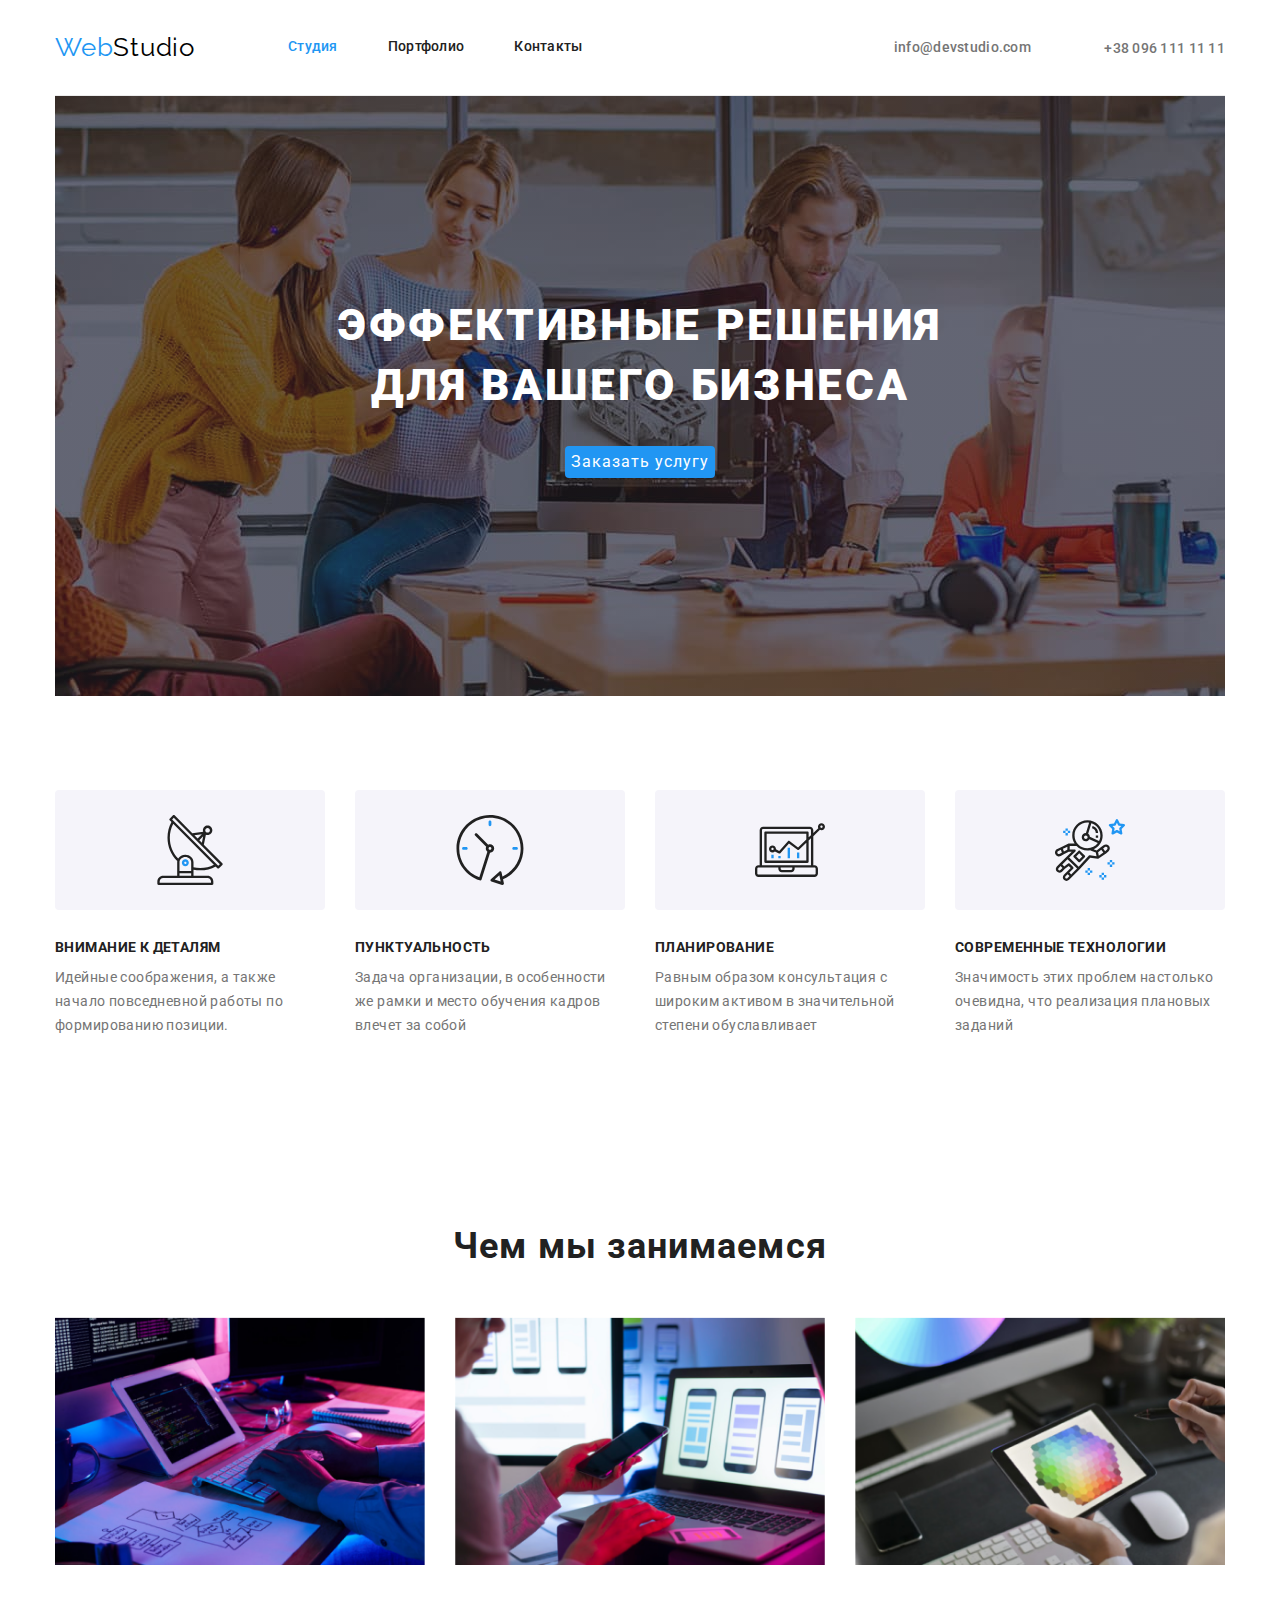
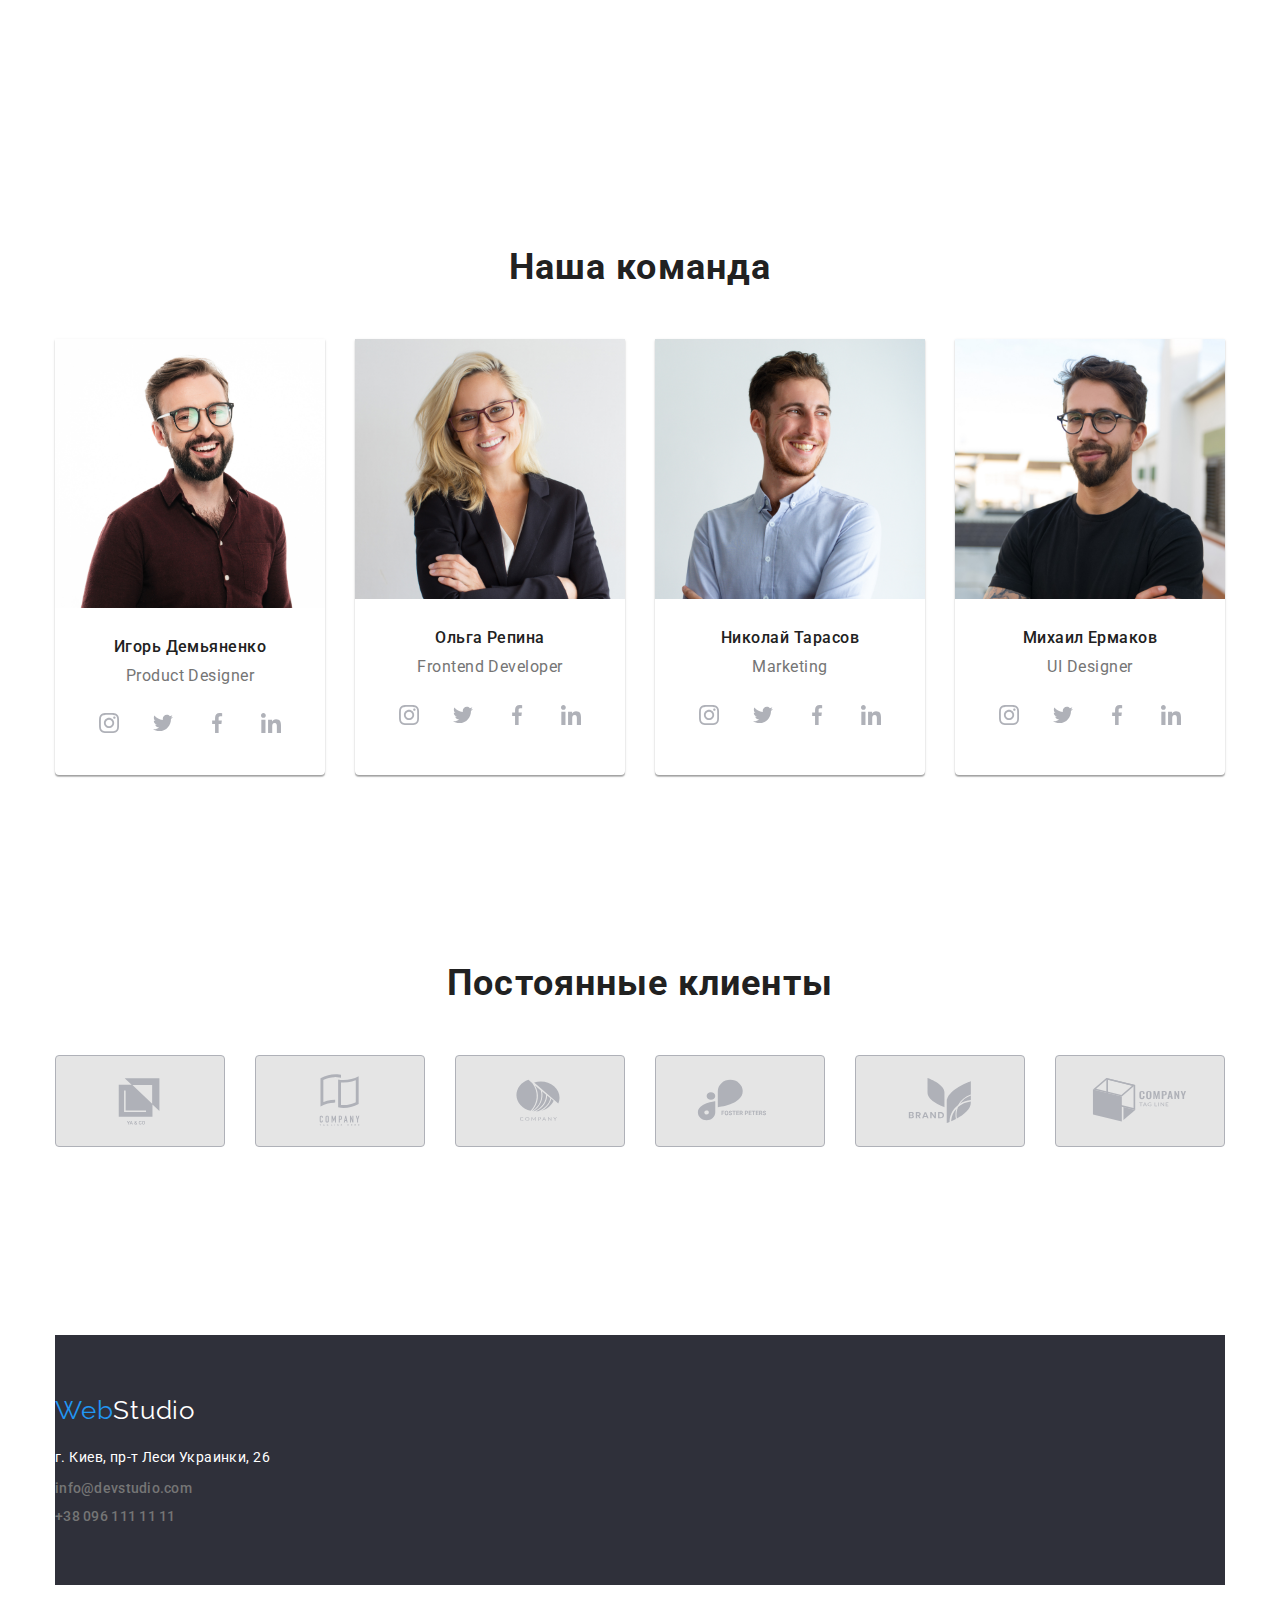
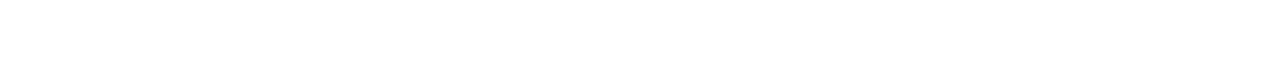
==== index.html @ 466a1c5f "4" ====
<!DOCTYPE html>
<html lang="en">
<head>
    <meta charset="UTF-8">
    <meta http-equiv="X-UA-Compatible" content="IE=edge">
    <meta name="viewport" content="width=device-width, initial-scale=1.0">
    <title>WebStudio</title>
    <link href="https://fonts.googleapis.com/css2?family=Raleway:wght@700&family=Roboto:wght@400;500;700;900&display=swap"
        rel="stylesheet">
        <link rel="stylesheet" href="https://cdnjs.cloudflare.com/ajax/libs/modern-normalize/1.1.0/modern-normalize.min.css">
    <link rel="stylesheet" href="./css/styles.css">
</head>
<body> 
  <div class="container"> 
    <!--Шапка сайта-->
   
   
    <header class="page-header">
      <div class="kontainer-header">
        <nav class="main-nav">
      <!-- логотип -->
           <a href="./index.html" class="logo">Web<span class="logo-header">Studio</span></a>
            <!-- навигацыя шапки -->
            <ul class="site-nav-list">
                <li class="item"><a href="./index.html" class="link current">Студия</a></li>
                <li class="item"><a href="./portfolio.html" class="link">Портфолио</a></li>
                <li class="item"><a href="" class="link">Контакты</a></li>
            </ul>
        </nav>
            <!-- контакты -->
            <ul class="auth-nav-list">
                <li class="item"><a href="mailto:info@devstudio.com" class="auth-link">info@devstudio.com</a></li>
                <li class="item icon-tel"><a href="tel:+380961111111" class="auth-link"> +38 096 111 11 11</a></li>
            </ul>
    
     </div>
        </header>
  

     <!-- уникальный контент -->
    <main> 
        <!--Герой-->
        
    <section class="hero">
            <div class="kontainer">
                <h1 class="hero-title">Эффективные решения <br> для вашего бизнеса</h1>
            
                <button type="button" class="button-primery">Заказать услугу</button>   
            </div>
    </section> 
    
    
    <!--Пpеймущества-->
    
    <section class="section">
        <div>
        <h2 class="visually-hidden ">Наши преймущества</h2>
        
            <ul class="feature-list">
                
                <li class="item ">
                    <div class="icon">
                        <svg class="button-icon" width="70px" height="70px">
                            <use href="./symbol-defs.svg#icon-antenna1"></use>
                        </svg>
                    </div>
                     <h3 class="section-title">Внимание к деталям</h3>
                     <p class="section-text">Идейные соображения, а также  начало повседневной работы по формированию позиции.</p>
                </li>
                 <li class="item ">
                    <div class="icon">
                    <svg class="button-icon" width="70px" height="70px">
                        <use href="./symbol-defs.svg#icon-clock1"></use>
                    </svg>
                    </div>
                    <h3 class="section-title">Пунктуальность</h3>
                     <p class="section-text">Задача организации, в особенности  же рамки и место обучения кадров  влечет за собой</p>
                </li>
                <li class="item">
                        <div class="icon">
                            <svg class="button-icon" width="70px" height="70px">
                                <use href="./symbol-defs.svg#icon-diagram1"></use>
                            </svg>
                        </div>
                    <h3 class="section-title">Планирование</h3>
                    <p class="section-text">Равным образом консультация с  широким активом в значительной  степени обуславливает</p>
                </li>
                <li class="item ">
                        <div class="icon">
                            <svg class="button-icon" width="70px" height="70px">
                                <use href="./symbol-defs.svg#icon-astronaut1"></use>
                            </svg>
                        </div>
                   <h3 class="section-title">Современные технологии</h3>
                    <p class="section-text">Значимость этих проблем настолько  очевидна, что реализация плановых  заданий</p>
                </li>
            </ul>
        </div>
    </section>
    
  
    <!-- наши работы -->
   
<section class="section">
    <div>

        <h2 class="development">Чем мы занимаемся</h2>
    
            <ul class="photo-list">
                 <li class="item">
                <img width="370" src="./webstudio-version2.1copy/box1.png" alt="Пример работ"></li>
                 
                 <li class="item">
                <img width="370" src="./webstudio-version2.1copy/box2.png" alt="Пример работ"></li>    
                 
                 <li class="item">
                <img width="370" src="./webstudio-version2.1copy/box3.png" alt="Пример работ"></li>
               
            </ul>
    </div>
</section>
    
    
    <!-- наша команда -->
   
    <section class="section">
        <div class="kontainer">
                    <h2 class="command">Наша команда</h2>
          <ul class="photo-card">
              <li class="item">
                <img width="270" src="./webstudio-version2.1copy/img(3).jpg" alt="фото">
            <div class="card-item">
                  <h3 class="name">Игорь Демьяненко</h3>
                  <p class="profession">Product Designer</p>
                  <ul class="master-soc-list">
                    <li class="master-soc-item">
                         <a href="" class="master-soc-link">
                             <svg class="master-soc-icon" width="20px" height="20px">
                                 <use href="./symbol-defs.svg#icon-instagram2"></use>
                             </svg>
                         </a>
                    </li>
                    <li class="master-soc-item">
                        <a href="" class="master-soc-link">
                            <svg class="master-soc-icon" width="20px" height="20px">
                                <use href="./symbol-defs.svg#icon-twitter1"></use>
                            </svg>
                        </a>
                    </li>
                    <li class="master-soc-item">
                        <a href="" class="master-soc-link">
                            <svg class="master-soc-icon" width="20px" height="20px">
                                <use href="./symbol-defs.svg#icon-facebook1"></use>
                            </svg>
                        </a>
                    </li>
                    <li class="master-soc-item">
                        <a href="" class="master-soc-link">
                            <svg class="master-soc-icon" width="20px" height="20px">
                                <use href="./symbol-defs.svg#icon-linkedin1"></use>
                            </svg>
                        </a>
                    </li>
                    
                  </ul>
            </div>
               </li>
           
               <li class="item">
                <img width="270" src="./webstudio-version2.1copy/img.jpg" alt="фото">
                <div class="card-item">
                  <h3 class="name">Ольга Репина</h3>
                  <p class="profession">Frontend Developer</p>
                <ul class="master-soc-list">
                    <li class="master-soc-item">
                        <a href="" class="master-soc-link">
                            <svg class="master-soc-icon" width="20px" height="20px">
                                <use href="./symbol-defs.svg#icon-instagram2"></use>
                            </svg>
                        </a>
                    </li>
                    <li class="master-soc-item">
                        <a href="" class="master-soc-link">
                            <svg class="master-soc-icon" width="20px" height="20px">
                                <use href="./symbol-defs.svg#icon-twitter1"></use>
                            </svg>
                        </a>
                    </li>
                    <li class="master-soc-item">
                        <a href="" class="master-soc-link">
                            <svg class="master-soc-icon" width="20px" height="20px">
                                <use href="./symbol-defs.svg#icon-facebook1"></use>
                            </svg>
                        </a>
                    </li>
                    <li class="master-soc-item">
                        <a href="" class="master-soc-link">
                            <svg class="master-soc-icon" width="20px" height="20px">
                                <use href="./symbol-defs.svg#icon-linkedin1"></use>
                            </svg>
                        </a>
                    </li>
                
                </ul>
                </div>
               </li>
               <li class="item">
                <img width="270" src="./webstudio-version2.1copy/img(2).jpg" alt="фото">
                <div class="card-item">
                <h3 class="name">Николай Тарасов</h3>
                <p class="profession">Marketing</p>
                <ul class="master-soc-list">
                    <li class="master-soc-item">
                        <a href="" class="master-soc-link">
                            <svg class="master-soc-icon" width="20px" height="20px">
                                <use href="./symbol-defs.svg#icon-instagram2"></use>
                            </svg>
                        </a>
                    </li>
                    <li class="master-soc-item">
                        <a href="" class="master-soc-link">
                            <svg class="master-soc-icon" width="20px" height="20px">
                                <use href="./symbol-defs.svg#icon-twitter1"></use>
                            </svg>
                        </a>
                    </li>
                    <li class="master-soc-item">
                        <a href="" class="master-soc-link">
                            <svg class="master-soc-icon" width="20px" height="20px">
                                <use href="./symbol-defs.svg#icon-facebook1"></use>
                            </svg>
                        </a>
                    </li>
                    <li class="master-soc-item">
                        <a href="" class="master-soc-link">
                            <svg class="master-soc-icon" width="20px" height="20px">
                                <use href="./symbol-defs.svg#icon-linkedin1"></use>
                            </svg>
                        </a>
                    </li>
                
                </ul>
                </div>
               </li>
               <li class="item">
                <img width="270" src="./webstudio-version2.1copy/img(1).jpg" alt="фото">
                <div class="card-item">
                <h3 class="name">Михаил Ермаков</h3>
                <p class="profession">UI Designer</p>
                <ul class="master-soc-list">
                    <li class="master-soc-item">
                        <a href="" class="master-soc-link">
                            <svg class="master-soc-icon" width="20px" height="20px">
                                <use href="./symbol-defs.svg#icon-instagram2"></use>
                            </svg>
                        </a>
                    </li>
                    <li class="master-soc-item">
                        <a href="" class="master-soc-link">
                            <svg class="master-soc-icon" width="20px" height="20px">
                                <use href="./symbol-defs.svg#icon-twitter1"></use>
                            </svg>
                        </a>
                    </li>
                    <li class="master-soc-item">
                        <a href="" class="master-soc-link">
                            <svg class="master-soc-icon" width="20px" height="20px">
                                <use href="./symbol-defs.svg#icon-facebook1"></use>
                            </svg>
                        </a>
                    </li>
                    <li class="master-soc-item">
                        <a href="" class="master-soc-link">
                            <svg class="master-soc-icon" width="20px" height="20px">
                                <use href="./symbol-defs.svg#icon-linkedin1"></use>
                            </svg>
                        </a>
                    </li>
                
                </ul>
                </div>
               </li>
         </ul>
        </div>
    </section>
    <section class="section">
        <div>
            <h2 class="clients">Постоянные клиенты</h2>
            <ul class="icon-company-list">
                <li class="item">
                    <a href="" class="icon-company">
                        <svg class="button-icon" width="106px" height="60px">
                            <use href="./symbol-defs.svg#icon-Logo-1"></use>
                        </svg>
                    </a>
                </li>
                <li class="item">
                    <div class="icon-company">
                        <svg class="button-icon" width="106px" height="60px">
                            <use href="./symbol-defs.svg#icon-Logo"></use>
                        </svg>
                    </div>
                </li>
                <li class="item">
                    <div class="icon-company">
                        <svg class="button-icon" width="106px" height="60px">
                            <use href="./symbol-defs.svg#icon-Logo-2"></use>
                        </svg>
                    </div>
                </li>
                <li class="item">
                    <div class="icon-company">
                        <svg class="button-icon" width="106px" height="60px">
                            <use href="./symbol-defs.svg#icon-Logo-3"></use>
                        </svg>
                    </div>
                </li>
                <li class="item">
                    <div class="icon-company">
                        <svg class="button-icon" width="106px" height="60px">
                            <use href="./symbol-defs.svg#icon-Logo-4"></use>
                        </svg>
                    </div>
                </li>
                <li class="item">
                    <div class="icon-company">
                        <svg class="button-icon" width="106px" height="60px">
                            <use href="./symbol-defs.svg#icon-Logo-5"></use>
                        </svg>
                    </div>
                </li>
            </ul>
        </div>
    </section>
    
    
    </main>
    <!-- подвал сайта -->
   
    
    <section class="section">
        <div>
        <footer class="footer-page">
    
            <!-- логотип -->
    
            <a href="./index.html" class="logo">Web<span class="logo-footer">Studio</span></a>
    
            <address>
    
                <ul class="footer-nav-list">
                    <!-- навигацыя гугл -->
                    <li class="item"><a href="https://www.google.com/maps/place/%D0%B1%D1%83%D0%BB%D1%8C%D0%B2%D0%B0%D1%80+%D0%9B%D0%B5%D1%81%D1%96+%D0%A3%D0%BA%D1%80%D0%B0%D1%97%D0%BD%D0%BA%D0%B8,+26,+%D0%9A%D0%B8%D1%97%D0%B2,+02000/@50.4265807,30.5361971,17z/data=!3m1!4b1!4m5!3m4!1s0x40d4cf0e033ecbe9:0x57a4dffefec77da0!8m2!3d50.4265807!4d30.5383858"
                            target="blank" class="geolocation">г. Киев, пр-т Леси Украинки, 26</a></li>
                    <!-- контакты -->
                    <li class="item"><a href="mailto:info@devstudio.com" class="auth-link">info@devstudio.com</a></li>
                    <li class="item"><a href="tel:+380961111111" class="auth-link">+38 096 111 11 11</a></li>
    
                </ul>
    
            </address>
    
        </footer>
        </div>
    </section>
    </div>
</body>
</html>
---- css/styles.css ----
:root {
  --primary-text-color: #212121;
  --title-text-color: #757575;
  --accent-color: #2196f3;
  --primery-bg-color: #f5f4fa;
  --header-logo-color: #000;
  --footer-logo-color: #fff;
  --footer-bg-color: #2f303a;
  --company-bg-color:#E5E5E5;
}
/* основной фон */
body {
  color: var(--primary-text-color);
  font-family: Roboto, sans-serif;
  letter-spacing: 0.03em;

  
}
/* контейнер */
.container {
  width: 1200px;
  margin-left: auto;
  margin-right: auto;
  padding-left: 15px;
  padding-right: 15px;
}
.section {
 padding-top: 94px;
  padding-bottom: 94px;
  justify-content: center;
}
/* логотип */
.page-header {
  border-bottom: 1px solid #ECECEC;;
}
.kontainer-header {
  display:flex;
  padding-top: 32px;
  padding-bottom: 32px;
  align-items: center;
}
.logo {
  color: var(--accent-color);
  font-family: Raleway, sans-serif;
  font-size: 26px;
  line-height: 1.19;
  letter-spacing: 0.03em;
  text-decoration: none;
}
.logo-header {
  color: var(--header-logo-color);
}
.main-nav {
  display: flex;
  align-items: center;
  vertical-align: middle;
}
/* навигацыя хедера */
.site-nav-list {
  display: flex;
  margin-left: 93px;
}
.site-nav-list .item {
  margin-right: 50px;
}
.site-nav-list .item:last-child {
  margin-right: 0;
}
.auth-nav-list {
  display: flex;
  margin-left: auto;
  align-items: center;
}
.auth-nav-list .item +.item {
  margin-left: 50px;
}

.auth-nav-list::before {
    margin-right: 10px;
    width: 16px;
    height: 12px;
    background-image: url(../icon.svg/envelope.svg);
    background-repeat: no-repeat;
    background-size: contain;
    content:"";
}
.icon-tel::before{
  display: inline-block;
  content: "";
  width: 10px;
  height: 16px;
  margin-right: 10px;
  background-position: center;
  background-repeat: no-repeat;
  background-size: contain;
  background-image: url(../icon.svg/Vector.svg);
}

.icon {
display: flex;
align-items: center;
justify-content: center;
    width: 270px;
    height: 120px;
    margin-bottom: 30px;
    background-color: var(--primery-bg-color);
  border-radius: 4px;
}
.icon-company {
  display: flex;
  align-items: center;
  justify-content: center;
  width: 170px;
  height: 92px;
  background-color: var(--company-bg-color);
  border: 1px solid #AFB1B8;
  border-radius: 4px;
 cursor: pointer;
}
.icon-company:hover {
color: var(--accent-color);
}
.icon-company-list .item {
  margin-right: 30px;
}
.icon-company-list .item:last-child{
  margin-right: 0;
}
.icon-company-list {
  display: flex;
  justify-content: center;
}


.auth-link {font-family: Roboto,
sans-serif;
font-style: normal;
color: var(--title-text-color);
font-weight: 500;
font-size: 14px;
line-height: 1.14;
letter-spacing: 0.02em;
text-decoration: none;
}

.feature-list .item::before {
  background-color: var(--primery-bg-color);
  width: 270px;
  height: 120px;
}
.auth-link-tel:hover {
  color: var(--accent-color);
}
.auth-link-tel:focus{
  color: var(--accent-color);
}

/* ссылки */
.auth-link {
  font-family: Roboto, sans-serif;
  font-style: normal;
  color: var(--title-text-color);
  font-weight: 500;
  font-size: 14px;
  line-height: 1.14;
  letter-spacing: 0.02em;
  text-decoration: none;
}
/* состояние наведения */
.auth-link:hover {
  color: var(--accent-color);
}

/* состояние в фокусе */
.auth-link:focus {
  color: var(--accent-color);
}
/* навигацыя сайта */
.link {
  display: block;
  color: var(--primary-text-color);
  font-weight: 500;
  font-size: 14px;
  line-height: 1.14;
  letter-spacing: 0.02em;
  text-decoration: none;

  
}
/* состояние наведения */
.link:hover {
  color: var(--accent-color);
}

.link.current{
  color: var(--accent-color);
  display: block;
}

/* состояние в фокусе */
.link:focus {
  color: var(--accent-color);
}
/* герой */
.hero {
  max-width: 1600px;
  margin-left: auto;
  margin-right: auto;
  background-color: var(--header-logo-color);
background-image: linear-gradient(to right, rgba(47, 48, 58, 0.4),
rgba(47, 48, 58, 0.4)),
url(../img-home-work2/Img9.jpg);

 background-repeat: no-repeat;
 background-position: center;
 background-size: cover;
  text-align: center;
  height: 600px;
  padding-top: 200px;
  padding-bottom: 200px;
  
}
.hero-title {
  color: var(--footer-logo-color);
  font-weight: 900;
  font-size: 44px;
  line-height: 1.36;
  letter-spacing: 0.06em;
  text-transform: uppercase;
  margin-bottom: 30px;
}
/* кнопка веб студии */
.button-primery {
  display: inline-block;  
  cursor: pointer;
  font-family: Roboto;
  color: #fff;
  background-color: var(--accent-color);
  font-size: 16px;
  line-height: 1.87;
  letter-spacing: 0.06em;
  border-radius: 4px;
  border: transparent;
  
}
.feature-list {
  display: flex;

}

.feature-list .item {
  margin-right: 30px;

}

.feature-list .item:last-child {
  margin-right: 0px;
}


.section-title {
  color: var(--primary-text-color);
  font-family: 'Roboto';
  font-style: normal;
  font-weight: 700;
  font-size: 14px;
  line-height: 1.14;
  letter-spacing: 0.03em;
  text-transform: uppercase;
  margin-bottom: 10px;

}

.section-text {
  color: var(--title-text-color);
  font-family: Roboto;
  font-size: 14px;
  line-height: 1.71;
  letter-spacing: 0.03em;
  margin-top: 0;
}

/* чем мы занимаемся */
.development {
  font-size: 36px;
  line-height: 1.16;
  text-align: center;
  letter-spacing: 0.03em;
  margin-bottom: 50px;
  
}
img {
  display: block;
  max-width: 100%;
}
.photo-list {
  display: flex;
}

.photo-list .item {
  margin-right: 30px;
}

.photo-list .item:last-child {
  margin-right: 0px;
}
.photo-card {
  display: flex;
}

.photo-card .item {
    margin-right: 30px;
    box-shadow: 0px 1px 3px rgba(0, 0, 0, 0.12),
    0px 1px 1px rgba(0, 0, 0, 0.14),
    0px 2px 1px rgba(0, 0, 0, 0.2);
    border-radius: 0px 0px 4px 4px;
}
.photo-card .item:last-child{
  margin-right: 0;
}
/* наша команда */
.command {
  font-size: 36px;
  line-height: 1.16;
  text-align: center;
  letter-spacing: 0.03em;
  padding-top: 94px;
  margin-bottom: 50px;
}
.card-item {
  padding-top: 30px;
  padding-bottom: 30px;
}
/* имя сотрудника */
.name {
  font-weight: 500;
  font-size: 16px;
  line-height: 1.18;
  margin-bottom: 10px;
  text-align: center;
}
/* должность */
.profession {
  color: var(--title-text-color);
  font-size: 16px;
  line-height: 1.18;
  letter-spacing: 0.03em;
  text-align: center;
}
.master-soc-item + .master-soc-item {
  margin-left: 10px;
}
.master-soc-list {
  display: flex;
  justify-content: center;
}
.master-soc-link {
  margin-top: 16px;
  width: 44px;
  height: 44px;
  border-radius: 50%;
  display:flex;
  align-items: center;
  justify-content: center;
}
.master-soc-icon {
  fill: #AFB1B8;}
.master-soc-link:hover {
  background-color: var(--accent-color);
}
.master-soc-link:hover .master-soc-icon {
  fill: var(--footer-logo-color);
}
.clients {
  font-size: 36px;
  line-height: 1.16;
  text-align: center;
  letter-spacing: 0.03em;
  color:var(--primary-text-color);
  margin-bottom: 50px;
}
.button-icon {
  fill:#AFB1B8 ;
}
.button-icon:hover {
fill: var(--accent-color);
}
.project {
  display: flex;
  flex-wrap: wrap;
 
}
.project .item {
  margin-right: 30px;
  margin-bottom: 30px;
  
 
}
.card-project {
 padding-top: 20px;
 padding-bottom: 20px;
 padding-left: 24px;
 padding-right: 24px;
  border-bottom: 1px solid #EEEEEE;
  border-left: 1px solid #EEEEEE;
  border-right: 1px solid #EEEEEE;
}
.project .item:nth-child(3n) {
  margin-right: 0;
}
.project .item:nth-last-child(-n+3) {
  margin-bottom: 0;
}







.logo-footer {
  color: var(--footer-logo-color);
}

/* список */
ul {
  list-style: none;
    margin: 0;
    padding: 0;
}

p,
h1,
h2,
h3,
h4,
h5,
h6 {
  margin: 0;
  padding: 0;
}













.visually-hidden {
  position: absolute;
  white-space: nowrap;
  width: 1px;
  height: 1px;
  overflow: hidden;
  border: 0;
  padding: 0;
  clip: rect(0 0 0 0);
  clip-path: inset(50%);
  margin: -1px;
}





/* цвет абзаца */






.geolocation {
  font-family: Roboto;
  font-style: normal;
  font-weight: normal;
  color: var(--footer-logo-color);
  font-size: 14px;
  line-height: 1.71;
  letter-spacing: 0.03em;
  text-decoration: none;
}

/* кнопки портфолио */
.button-secondary {
  display: inline-block;
  padding: 6px 22px;
  min-width: 73px;
  cursor: pointer;
  color: var(--primary-text-colora);
  background-color: var(--primery-bg-color);
  font-family: Roboto;
  font-weight: 500;
  font-size: 16px;
  line-height: 1.62;
  letter-spacing: 0.03em;
  border-radius: 4px;
  text-align: center;
  border: transparent;
  
}

.button-list {
  display: flex;
  justify-content: center;
  margin-bottom: 50px;
}
.button-list .item {
  margin-right: 8px;
}
.button-list .item:last-child{
  margin-right: 0;
}

/* состояние ховер */
.button-secondary:hover {
  color: #fff;
  background-color: var(--accent-color);
}
/* состояние фокус */
.button-secondary:focus {
  color: #fff;
  background-color: var(--accent-color);
}

.card-title {
  font-size: 18px;
  line-height: 2;
  letter-spacing: 0.06em;
  margin-top: 20px;
  margin-bottom: 4px;
  color: var(--primary-text-color);
}
.card-text {
  color: var(--title-text-color);
  font-size: 16px;
  line-height: 1.87;
  letter-spacing: 0.03em;
  
  
}

.footer-page {
  background-color: var(--footer-bg-color);
  padding-top: 60px;
  padding-bottom: 60px;

}
.footer-nav-list {
 
  margin-top: 20px;
}
.footer-nav-list .item {
  margin-bottom: 9px;
}
.footer-nav-list .item:last-child{
  margin-bottom: 0px;
}
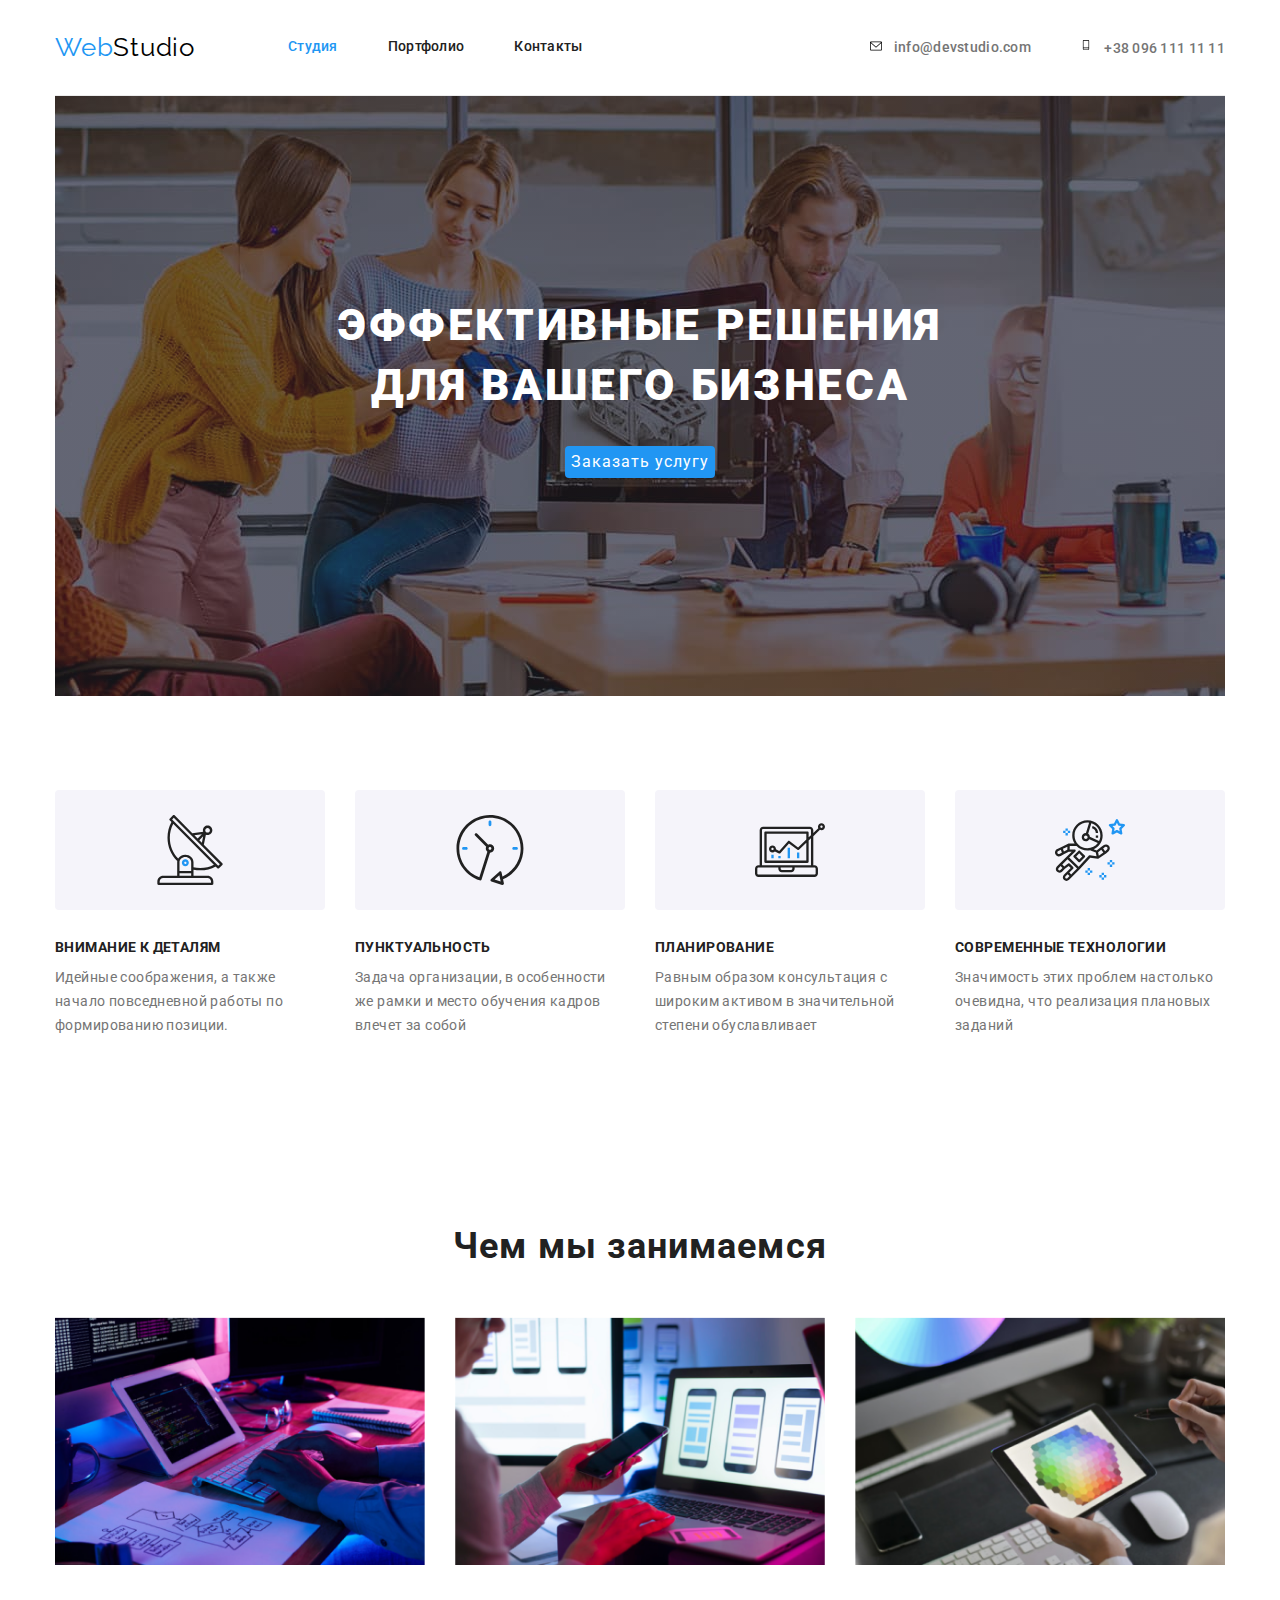
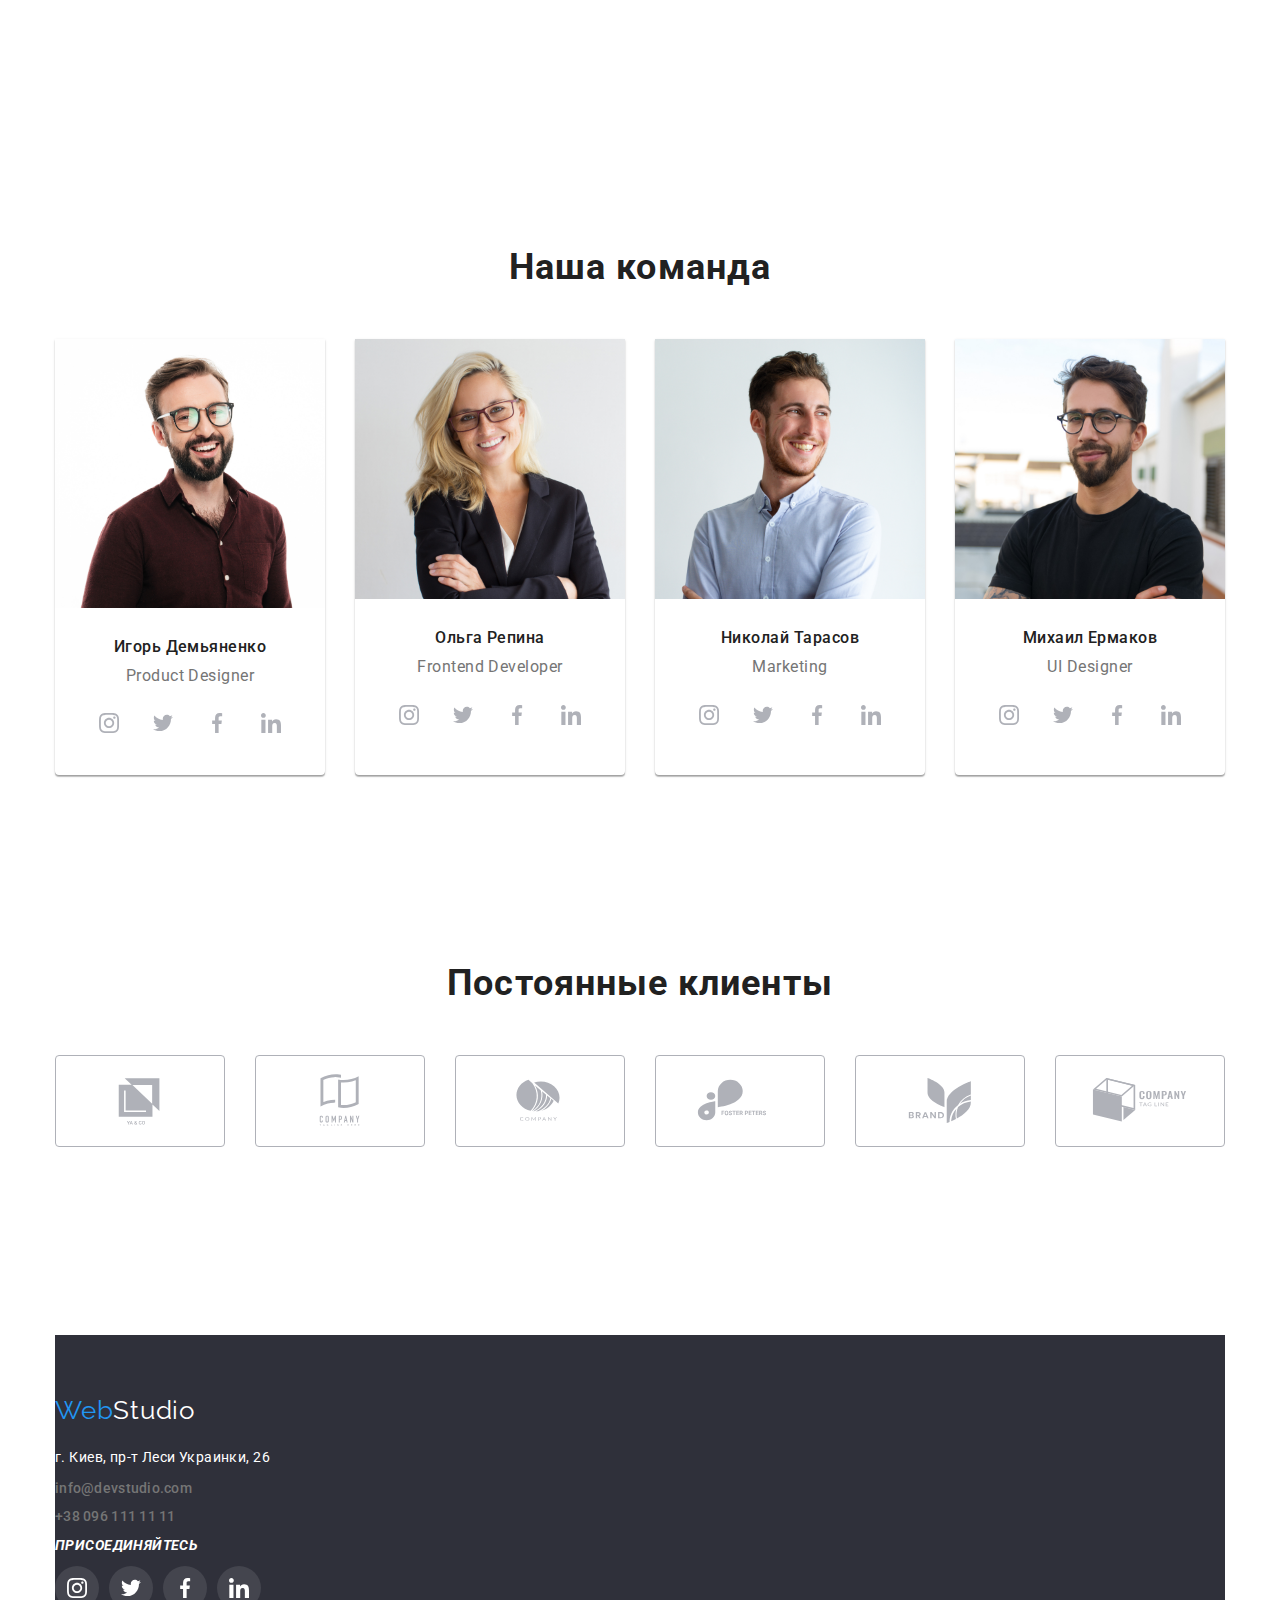
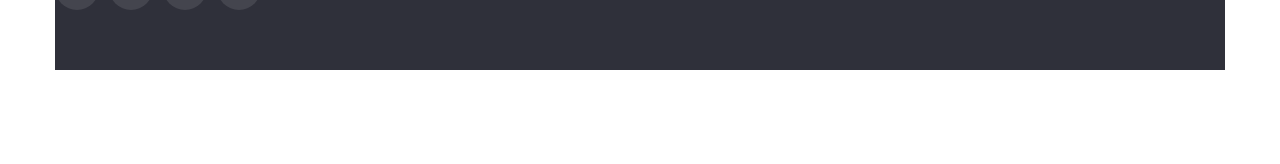
==== commit 257c78c0: "дз№4" ====
--- a/index.html
+++ b/index.html
@@ -29,8 +29,15 @@
         </nav>
             <!-- контакты -->
             <ul class="auth-nav-list">
-                <li class="item"><a href="mailto:info@devstudio.com" class="auth-link">info@devstudio.com</a></li>
-                <li class="item icon-tel"><a href="tel:+380961111111" class="auth-link"> +38 096 111 11 11</a></li>
+                <li class="item"><a href="mailto:info@devstudio.com" class="auth-link"><svg class="icon-mail" width="16px" height="12px"> 
+                    <use href="./symbol-defs.svg#icon-envelope">
+
+                    </use>
+                </svg>info@devstudio.com</a></li>
+
+                <li class="item"><a href="tel:+380961111111" class="auth-link"><svg class="icon-tel" width="10px" height="16px">
+                    <use href="./symbol-defs.svg#icon-Vector"></use>
+                </svg> +38 096 111 11 11</a></li>
             </ul>
     
      </div>
@@ -295,39 +302,39 @@
                     </a>
                 </li>
                 <li class="item">
-                    <div class="icon-company">
+                    <a href="" class="icon-company">
                         <svg class="button-icon" width="106px" height="60px">
                             <use href="./symbol-defs.svg#icon-Logo"></use>
                         </svg>
-                    </div>
-                </li>
-                <li class="item">
-                    <div class="icon-company">
+                    </a>
+                </li>
+                <li class="item">
+                    <a href="" class="icon-company">
                         <svg class="button-icon" width="106px" height="60px">
                             <use href="./symbol-defs.svg#icon-Logo-2"></use>
                         </svg>
-                    </div>
-                </li>
-                <li class="item">
-                    <div class="icon-company">
+                    </a>
+                </li>
+                <li class="item">
+                    <a href="" class="icon-company">
                         <svg class="button-icon" width="106px" height="60px">
                             <use href="./symbol-defs.svg#icon-Logo-3"></use>
                         </svg>
-                    </div>
-                </li>
-                <li class="item">
-                    <div class="icon-company">
+                    </a>
+                </li>
+                <li class="item">
+                    <a href="" class="icon-company">
                         <svg class="button-icon" width="106px" height="60px">
                             <use href="./symbol-defs.svg#icon-Logo-4"></use>
                         </svg>
-                    </div>
-                </li>
-                <li class="item">
-                    <div class="icon-company">
+                    </a>
+                </li>
+                <li class="item">
+                    <a href="" class="icon-company">
                         <svg class="button-icon" width="106px" height="60px">
                             <use href="./symbol-defs.svg#icon-Logo-5"></use>
                         </svg>
-                    </div>
+                    </a>
                 </li>
             </ul>
         </div>
@@ -357,7 +364,40 @@
                     <li class="item"><a href="tel:+380961111111" class="auth-link">+38 096 111 11 11</a></li>
     
                 </ul>
-    
+               <div class="footer-soc">
+                <h2 class="footer-title">Присоединяйтесь</h2>
+              <ul class="footer-soc-list">
+                
+                <li class="footer-soc-item">
+                    <a href="" class="footer-soc-link">
+                        <svg class="footer-soc-icon" width="20px" height="20px">
+                            <use href="./symbol-defs.svg#icon-instagram2"></use>
+                        </svg>
+                    </a>
+                </li>
+                <li class="footer-soc-item">
+                    <a href="" class="footer-soc-link">
+                        <svg class="footer-soc-icon" width="20px" height="20px">
+                            <use href="./symbol-defs.svg#icon-twitter1"></use>
+                        </svg>
+                    </a>
+                </li>
+                <li class="footer-soc-item">
+                    <a href="" class="footer-soc-link">
+                        <svg class="footer-soc-icon" width="20px" height="20px">
+                            <use href="./symbol-defs.svg#icon-facebook1"></use>
+                        </svg>
+                    </a>
+                </li>
+                <li class="footer-soc-item">
+                    <a href="" class="footer-soc-link">
+                        <svg class="footer-soc-icon" width="20px" height="20px">
+                            <use href="./symbol-defs.svg#icon-linkedin1"></use>
+                        </svg>
+                    </a>
+                </li>
+              </ul>
+            </div>
             </address>
     
         </footer>
--- a/css/styles.css
+++ b/css/styles.css
@@ -75,28 +75,15 @@
 .auth-nav-list .item +.item {
   margin-left: 50px;
 }
-
-.auth-nav-list::before {
-    margin-right: 10px;
-    width: 16px;
-    height: 12px;
-    background-image: url(../icon.svg/envelope.svg);
-    background-repeat: no-repeat;
-    background-size: contain;
-    content:"";
-}
-.icon-tel::before{
-  display: inline-block;
-  content: "";
-  width: 10px;
-  height: 16px;
+.icon-mail {
   margin-right: 10px;
-  background-position: center;
-  background-repeat: no-repeat;
-  background-size: contain;
-  background-image: url(../icon.svg/Vector.svg);
-}
-
+}
+.icon-tel {
+  margin-right: 10px;
+}
+.icon-tel:hover{
+  fill: var(--accent-color);
+}
 .icon {
 display: flex;
 align-items: center;
@@ -107,19 +94,24 @@
     background-color: var(--primery-bg-color);
   border-radius: 4px;
 }
+.icon-mail {
+  align-items: center;
+  justify-content: center;
+ 
+}
 .icon-company {
   display: flex;
   align-items: center;
   justify-content: center;
   width: 170px;
   height: 92px;
-  background-color: var(--company-bg-color);
-  border: 1px solid #AFB1B8;
   border-radius: 4px;
- cursor: pointer;
+border: 1px solid #AFB1B8
 }
 .icon-company:hover {
-color: var(--accent-color);
+fill:var(--accent-color);
+border: 1px solid var(--accent-color);
+
 }
 .icon-company-list .item {
   margin-right: 30px;
@@ -149,12 +141,10 @@
   width: 270px;
   height: 120px;
 }
-.auth-link-tel:hover {
-  color: var(--accent-color);
-}
-.auth-link-tel:focus{
-  color: var(--accent-color);
-}
+
+
+
+
 
 /* ссылки */
 .auth-link {
@@ -169,6 +159,7 @@
 }
 /* состояние наведения */
 .auth-link:hover {
+  fill: var(--accent-color);
   color: var(--accent-color);
 }
 
@@ -562,4 +553,38 @@
 }
 .footer-nav-list .item:last-child{
   margin-bottom: 0px;
+}
+
+
+.footer-title {
+   
+    font-size: 14px;
+    line-height: 1.14px;
+    letter-spacing: 0.03em;
+    text-transform: uppercase;
+    color: #FFFFFF;
+    margin-top: 20px;
+    margin-bottom: 20px;
+}
+.footer-soc-list{
+  display: flex;
+  
+}
+.footer-soc-link {
+  background: rgba(255, 255, 255, 0.1);
+  width: 44px;
+  height: 44px;
+  border-radius: 50%;
+  display: flex;
+  align-items: center;
+  justify-content: center;
+}
+.footer-soc-icon {
+  fill: #FFFFFF;
+}
+.footer-soc-link:hover{
+  background-color: var(--accent-color);
+}
+.footer-soc-item + .footer-soc-item {
+  margin-left: 10px;
 }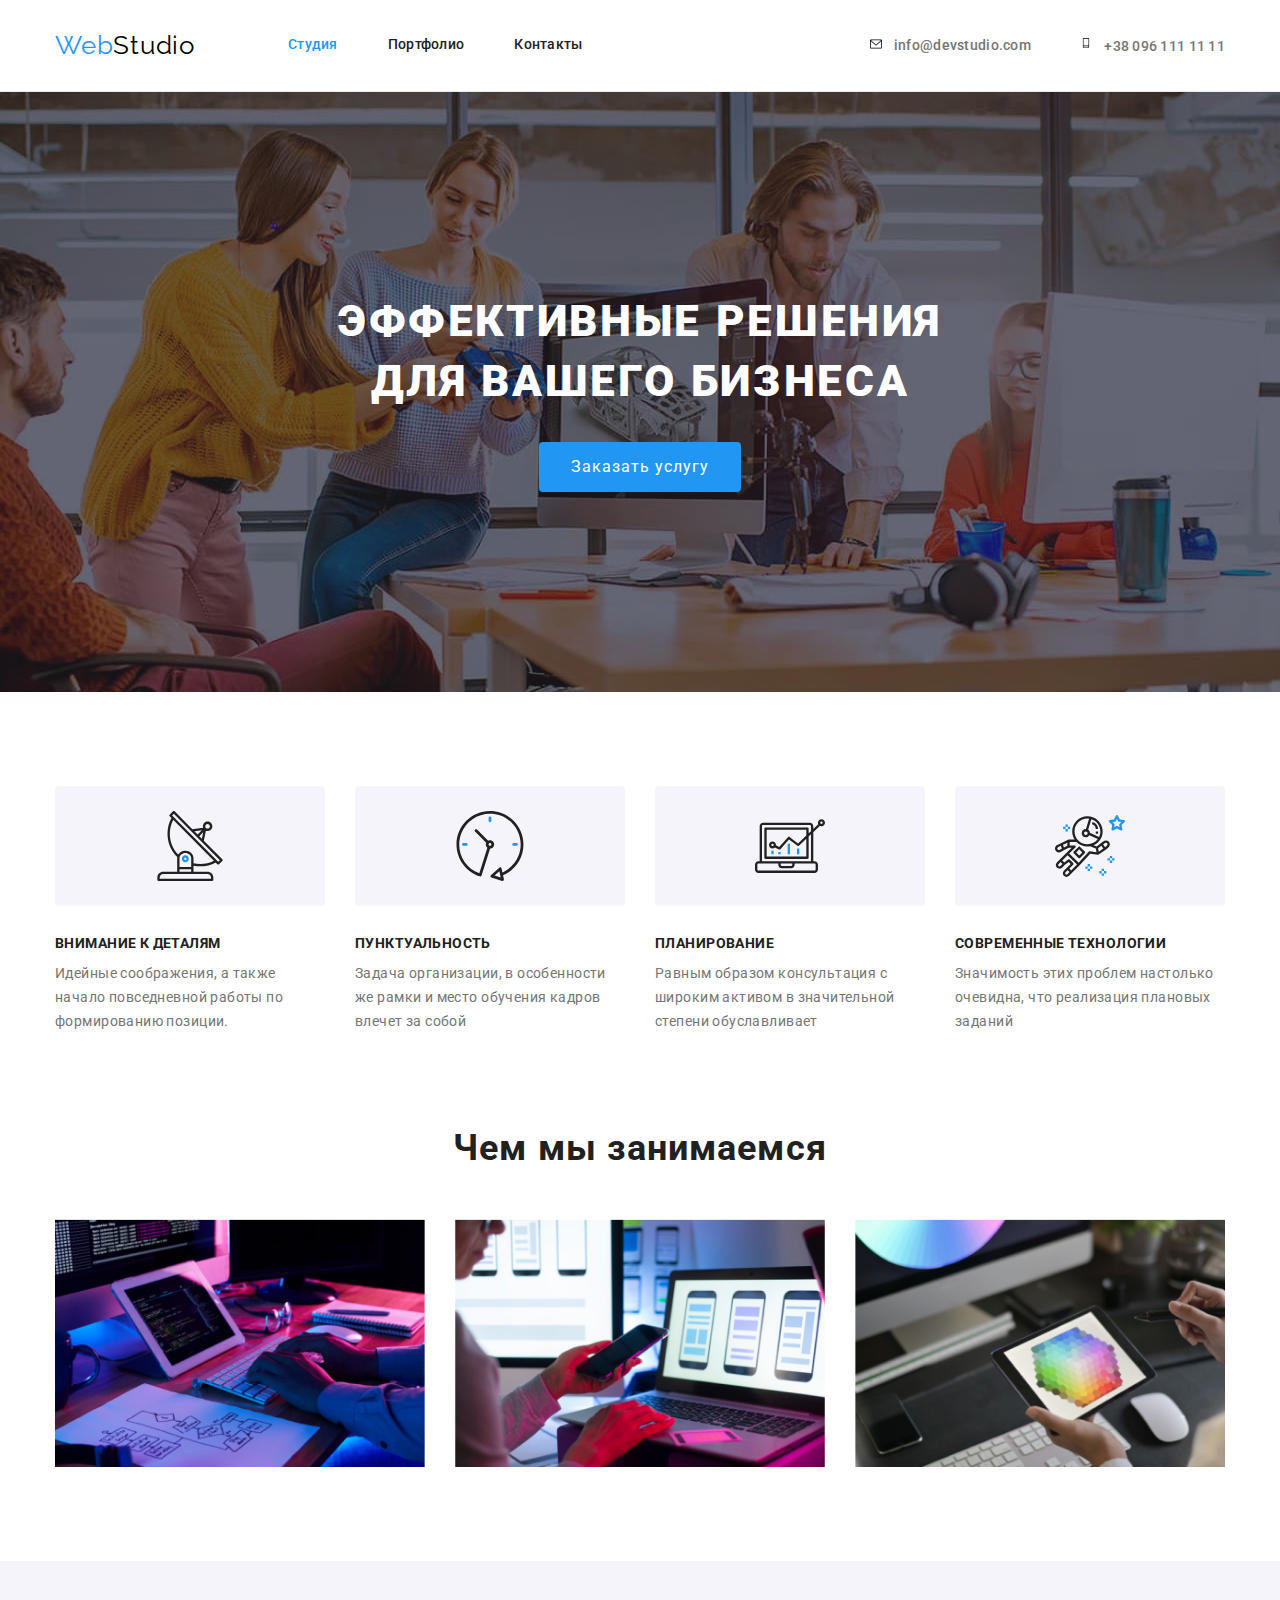
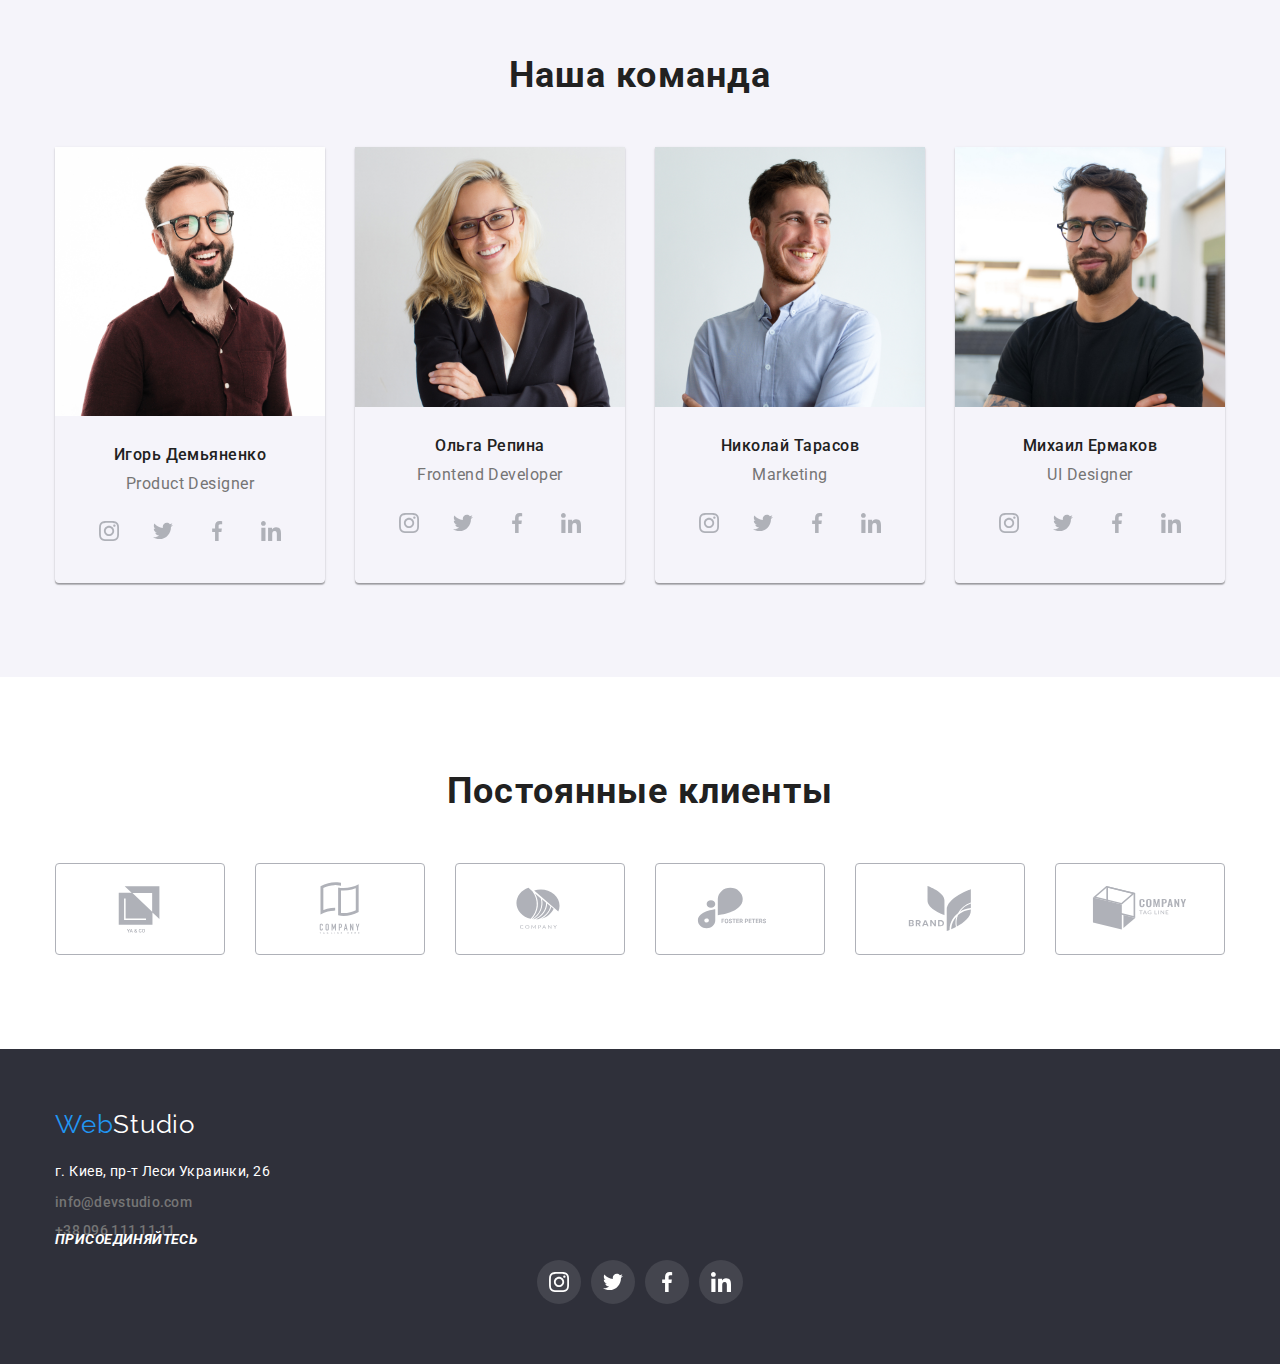
==== commit cd0541c7: "дз№4" ====
--- a/index.html
+++ b/index.html
@@ -11,12 +11,12 @@
     <link rel="stylesheet" href="./css/styles.css">
 </head>
 <body> 
-  <div class="container"> 
+ 
     <!--Шапка сайта-->
    
    
     <header class="page-header">
-      <div class="kontainer-header">
+      <div class="container">
         <nav class="main-nav">
       <!-- логотип -->
            <a href="./index.html" class="logo">Web<span class="logo-header">Studio</span></a>
@@ -60,7 +60,7 @@
     <!--Пpеймущества-->
     
     <section class="section">
-        <div>
+        <div class="container">
         <h2 class="visually-hidden ">Наши преймущества</h2>
         
             <ul class="feature-list">
@@ -108,8 +108,8 @@
   
     <!-- наши работы -->
    
-<section class="section">
-    <div>
+<section class="section-development">
+    <div class="container">
 
         <h2 class="development">Чем мы занимаемся</h2>
     
@@ -130,8 +130,8 @@
     
     <!-- наша команда -->
    
-    <section class="section">
-        <div class="kontainer">
+    <section class="section-command">
+        <div class="container">
                     <h2 class="command">Наша команда</h2>
           <ul class="photo-card">
               <li class="item">
@@ -343,12 +343,9 @@
     
     </main>
     <!-- подвал сайта -->
-   
-    
-    <section class="section">
-        <div>
+
         <footer class="footer-page">
-    
+    <div class="container">
             <!-- логотип -->
     
             <a href="./index.html" class="logo">Web<span class="logo-footer">Studio</span></a>
@@ -399,10 +396,10 @@
               </ul>
             </div>
             </address>
-    
+    </div>
         </footer>
-        </div>
-    </section>
-    </div>
+        
+    
+    
 </body>
 </html>
--- a/css/styles.css
+++ b/css/styles.css
@@ -60,6 +60,12 @@
 .site-nav-list {
   display: flex;
   margin-left: 93px;
+}
+.page-header .container {
+  display: flex;
+  align-items: center;
+  padding-top: 30px;
+  padding-bottom: 30px;
 }
 .site-nav-list .item {
   margin-right: 50px;
@@ -223,9 +229,7 @@
 }
 /* кнопка веб студии */
 .button-primery {
-  display: inline-block;  
   cursor: pointer;
-  font-family: Roboto;
   color: #fff;
   background-color: var(--accent-color);
   font-size: 16px;
@@ -233,6 +237,10 @@
   letter-spacing: 0.06em;
   border-radius: 4px;
   border: transparent;
+  padding-top: 10px;
+  padding-bottom: 10px;
+  padding-left: 32px;
+  padding-right: 32px;
   
 }
 .feature-list {
@@ -281,9 +289,13 @@
   margin-bottom: 50px;
   
 }
+.section-development {
+  padding-bottom: 94px;
+}
 img {
   display: block;
   max-width: 100%;
+  height: auto;
 }
 .photo-list {
   display: flex;
@@ -311,12 +323,16 @@
   margin-right: 0;
 }
 /* наша команда */
+.section-command {
+  background-color: var(--primery-bg-color);
+  padding-top: 94px;
+  padding-bottom: 94px;
+}
 .command {
   font-size: 36px;
   line-height: 1.16;
   text-align: center;
   letter-spacing: 0.03em;
-  padding-top: 94px;
   margin-bottom: 50px;
 }
 .card-item {
@@ -387,6 +403,11 @@
   margin-bottom: 30px;
   
  
+}
+.project .item:hover {
+  box-shadow: 0px 1px 1px rgba(0, 0, 0, 0.12),
+  0px 4px 4px rgba(0, 0, 0, 0.06),
+  1px 4px 6px rgba(0, 0, 0, 0.16);
 }
 .card-project {
  padding-top: 20px;
@@ -432,7 +453,9 @@
   padding: 0;
 }
 
-
+a {
+  text-decoration: none;
+}
 
 
 
@@ -506,6 +529,18 @@
 .button-list .item {
   margin-right: 8px;
 }
+.button-list .item:hover {
+  box-shadow: 0px 3px 1px rgba(0, 0, 0, 0.1),
+  0px 1px 2px rgba(0, 0, 0, 0.08),
+  0px 2px 2px rgba(0, 0, 0, 0.12);
+  border-radius: 4px;
+}
+.button-list .item:focus{
+  box-shadow: 0px 3px 1px rgba(0, 0, 0, 0.1),
+    0px 1px 2px rgba(0, 0, 0, 0.08),
+    0px 2px 2px rgba(0, 0, 0, 0.12);
+    border-radius: 4px;
+}
 .button-list .item:last-child{
   margin-right: 0;
 }
@@ -528,6 +563,7 @@
   margin-top: 20px;
   margin-bottom: 4px;
   color: var(--primary-text-color);
+  text-decoration: none;
 }
 .card-text {
   color: var(--title-text-color);
@@ -535,7 +571,7 @@
   line-height: 1.87;
   letter-spacing: 0.03em;
   
-  
+  text-decoration: none;
 }
 
 .footer-page {
@@ -543,6 +579,14 @@
   padding-top: 60px;
   padding-bottom: 60px;
 
+}
+.container.footer-page {
+  display: flex;
+  align-items: baseline;
+  padding: 0;
+}
+.soc-link {
+  margin-left: 70px;
 }
 .footer-nav-list {
  
@@ -563,12 +607,11 @@
     letter-spacing: 0.03em;
     text-transform: uppercase;
     color: #FFFFFF;
-    margin-top: 20px;
     margin-bottom: 20px;
 }
 .footer-soc-list{
   display: flex;
-  
+  justify-content: center;
 }
 .footer-soc-link {
   background: rgba(255, 255, 255, 0.1);
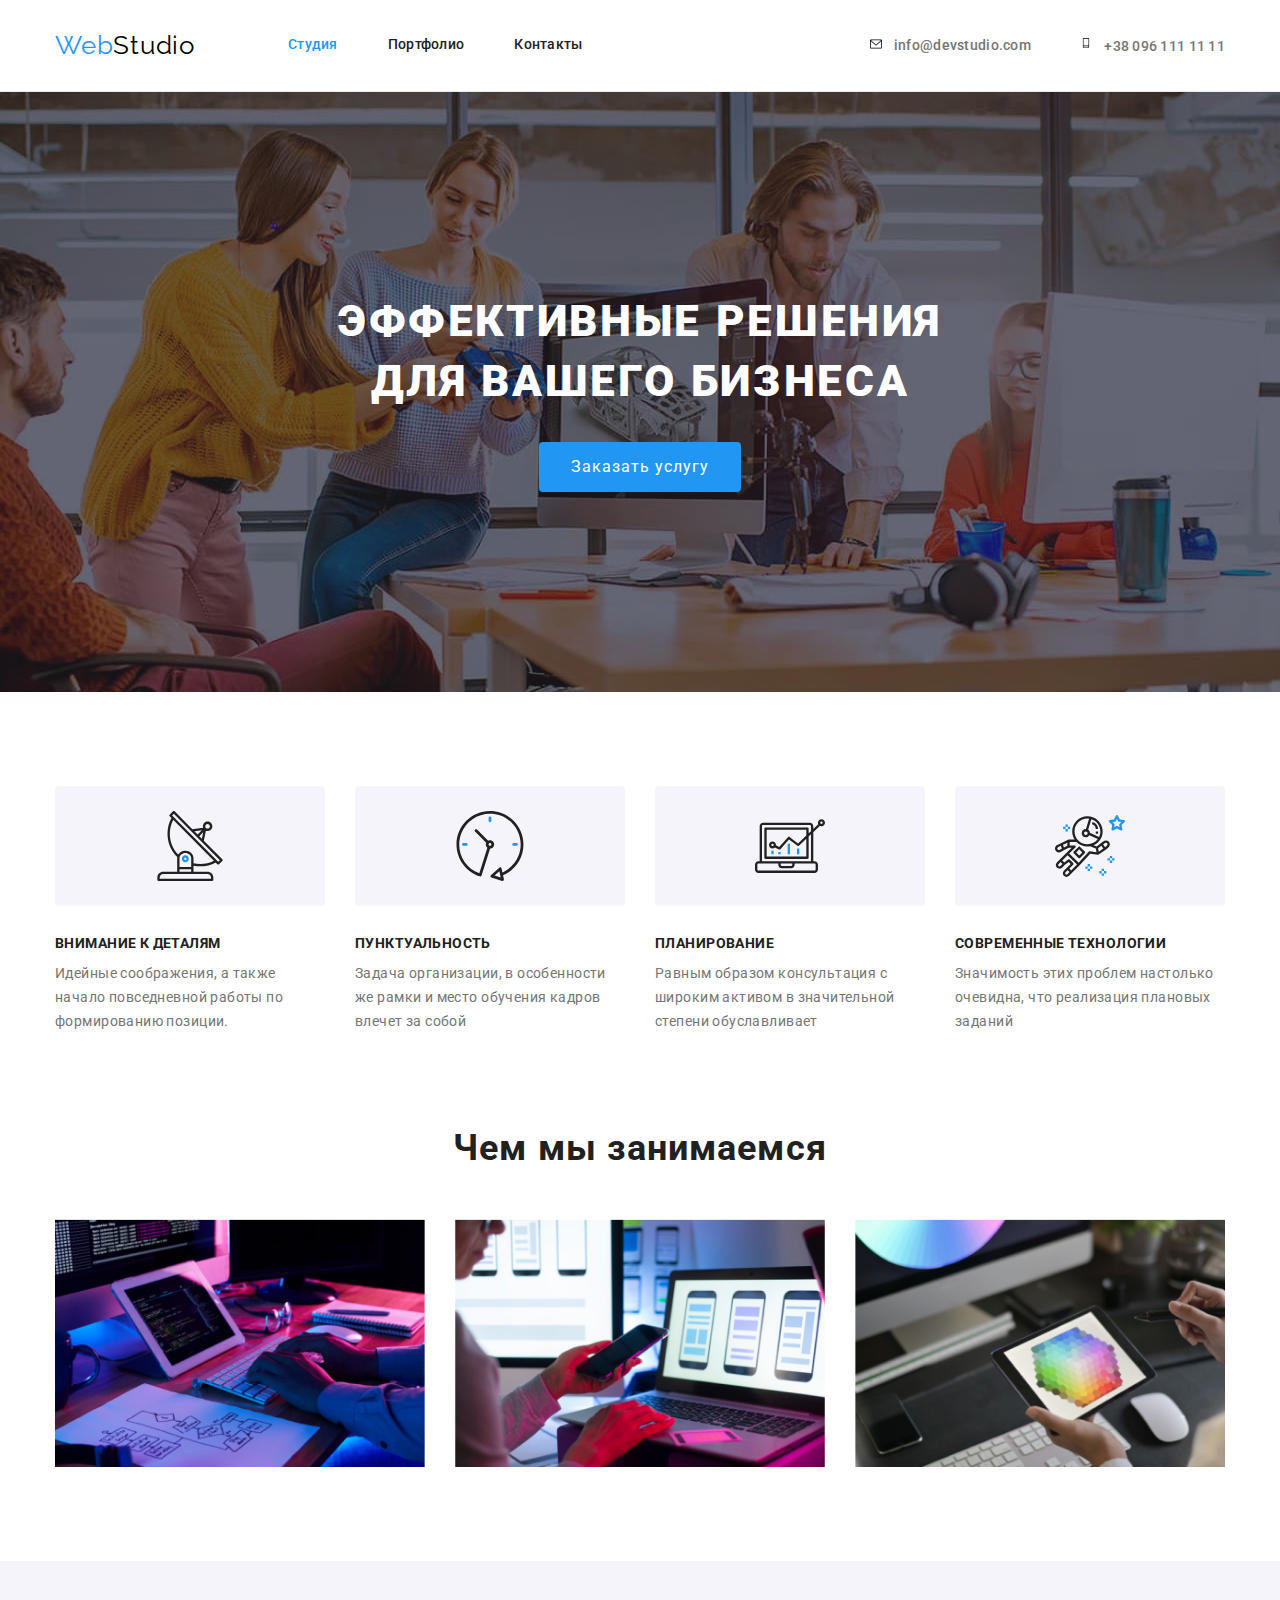
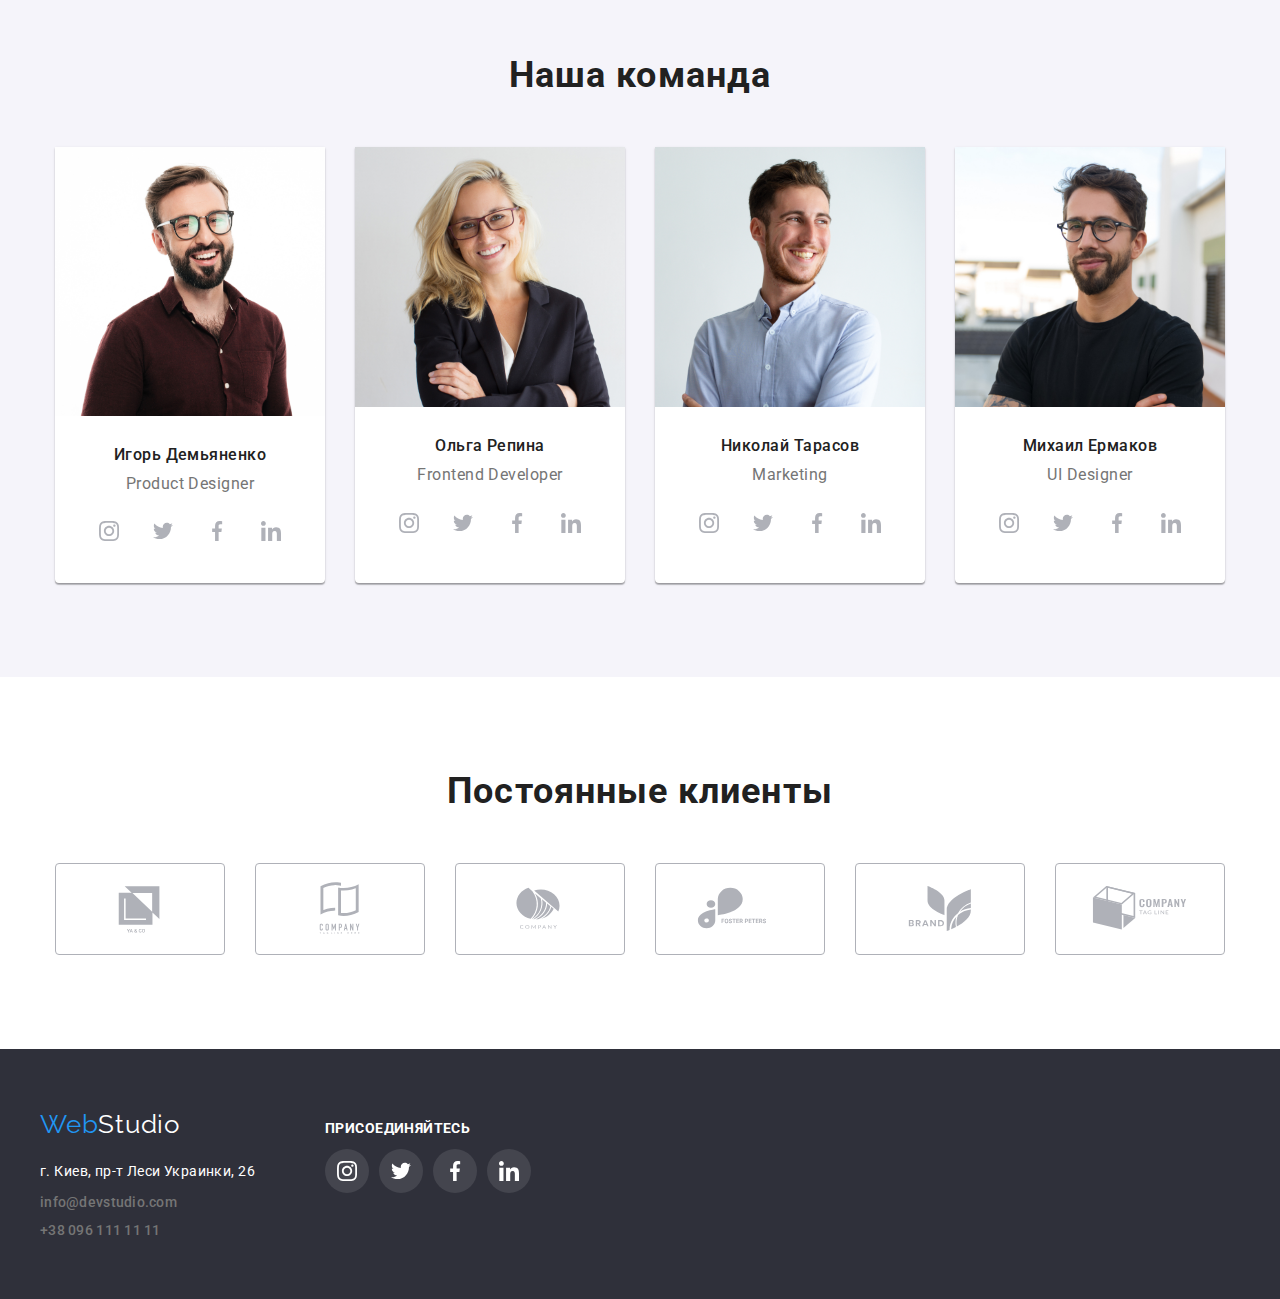
==== commit 4ca13317: "1" ====
--- a/index.html
+++ b/index.html
@@ -345,61 +345,63 @@
     <!-- подвал сайта -->
 
         <footer class="footer-page">
-    <div class="container">
-            <!-- логотип -->
-    
-            <a href="./index.html" class="logo">Web<span class="logo-footer">Studio</span></a>
-    
-            <address>
-    
-                <ul class="footer-nav-list">
-                    <!-- навигацыя гугл -->
-                    <li class="item"><a href="https://www.google.com/maps/place/%D0%B1%D1%83%D0%BB%D1%8C%D0%B2%D0%B0%D1%80+%D0%9B%D0%B5%D1%81%D1%96+%D0%A3%D0%BA%D1%80%D0%B0%D1%97%D0%BD%D0%BA%D0%B8,+26,+%D0%9A%D0%B8%D1%97%D0%B2,+02000/@50.4265807,30.5361971,17z/data=!3m1!4b1!4m5!3m4!1s0x40d4cf0e033ecbe9:0x57a4dffefec77da0!8m2!3d50.4265807!4d30.5383858"
-                            target="blank" class="geolocation">г. Киев, пр-т Леси Украинки, 26</a></li>
-                    <!-- контакты -->
-                    <li class="item"><a href="mailto:info@devstudio.com" class="auth-link">info@devstudio.com</a></li>
-                    <li class="item"><a href="tel:+380961111111" class="auth-link">+38 096 111 11 11</a></li>
-    
-                </ul>
-               <div class="footer-soc">
-                <h2 class="footer-title">Присоединяйтесь</h2>
-              <ul class="footer-soc-list">
-                
-                <li class="footer-soc-item">
-                    <a href="" class="footer-soc-link">
-                        <svg class="footer-soc-icon" width="20px" height="20px">
-                            <use href="./symbol-defs.svg#icon-instagram2"></use>
-                        </svg>
-                    </a>
-                </li>
-                <li class="footer-soc-item">
-                    <a href="" class="footer-soc-link">
-                        <svg class="footer-soc-icon" width="20px" height="20px">
-                            <use href="./symbol-defs.svg#icon-twitter1"></use>
-                        </svg>
-                    </a>
-                </li>
-                <li class="footer-soc-item">
-                    <a href="" class="footer-soc-link">
-                        <svg class="footer-soc-icon" width="20px" height="20px">
-                            <use href="./symbol-defs.svg#icon-facebook1"></use>
-                        </svg>
-                    </a>
-                </li>
-                <li class="footer-soc-item">
-                    <a href="" class="footer-soc-link">
-                        <svg class="footer-soc-icon" width="20px" height="20px">
-                            <use href="./symbol-defs.svg#icon-linkedin1"></use>
-                        </svg>
-                    </a>
-                </li>
-              </ul>
+        
+            <div class="container footer-page">
+                <div>
+                    <!-- логотип -->
+        
+                    <a href="./index.html" class="logo">Web<span class="logo-footer">Studio</span></a>
+        
+                    <address>
+        
+                        <ul class="footer-nav-list">
+                            <!-- навигацыя гугл -->
+                            <li class="item"><a
+                                    href="https://www.google.com/maps/place/%D0%B1%D1%83%D0%BB%D1%8C%D0%B2%D0%B0%D1%80+%D0%9B%D0%B5%D1%81%D1%96+%D0%A3%D0%BA%D1%80%D0%B0%D1%97%D0%BD%D0%BA%D0%B8,+26,+%D0%9A%D0%B8%D1%97%D0%B2,+02000/@50.4265807,30.5361971,17z/data=!3m1!4b1!4m5!3m4!1s0x40d4cf0e033ecbe9:0x57a4dffefec77da0!8m2!3d50.4265807!4d30.5383858"
+                                    target="blank" class="geolocation">г. Киев, пр-т Леси Украинки, 26</a></li>
+                            <!-- контакты -->
+                            <li class="item"><a href="mailto:info@devstudio.com" class="auth-link">info@devstudio.com</a></li>
+                            <li class="item"><a href="tel:+380961111111" class="auth-link">+38 096 111 11 11</a></li>
+        
+                    </address>
+                </div>
+                <div class="soc-link">
+                    </ul>
+        
+                    <h2 class="footer-title">Присоединяйтесь</h2>
+                    <ul class="footer-soc-list">
+        
+                        <li class="footer-soc-item">
+                            <a href="" class="footer-soc-link">
+                                <svg class="footer-soc-icon" width="20px" height="20px">
+                                    <use href="./symbol-defs.svg#icon-instagram2"></use>
+                                </svg>
+                            </a>
+                        </li>
+                        <li class="footer-soc-item">
+                            <a href="" class="footer-soc-link">
+                                <svg class="footer-soc-icon" width="20px" height="20px">
+                                    <use href="./symbol-defs.svg#icon-twitter1"></use>
+                                </svg>
+                            </a>
+                        </li>
+                        <li class="footer-soc-item">
+                            <a href="" class="footer-soc-link">
+                                <svg class="footer-soc-icon" width="20px" height="20px">
+                                    <use href="./symbol-defs.svg#icon-facebook1"></use>
+                                </svg>
+                            </a>
+                        </li>
+                        <li class="footer-soc-item">
+                            <a href="" class="footer-soc-link">
+                                <svg class="footer-soc-icon" width="20px" height="20px">
+                                    <use href="./symbol-defs.svg#icon-linkedin1"></use>
+                                </svg>
+                            </a>
+                        </li>
+                    </ul>
+                </div>
             </div>
-            </address>
-    </div>
         </footer>
-        
-    
-    
 </body>
 </html>
--- a/css/styles.css
+++ b/css/styles.css
@@ -313,6 +313,7 @@
 }
 
 .photo-card .item {
+  background-color: var(--footer-logo-color);
     margin-right: 30px;
     box-shadow: 0px 1px 3px rgba(0, 0, 0, 0.12),
     0px 1px 1px rgba(0, 0, 0, 0.14),
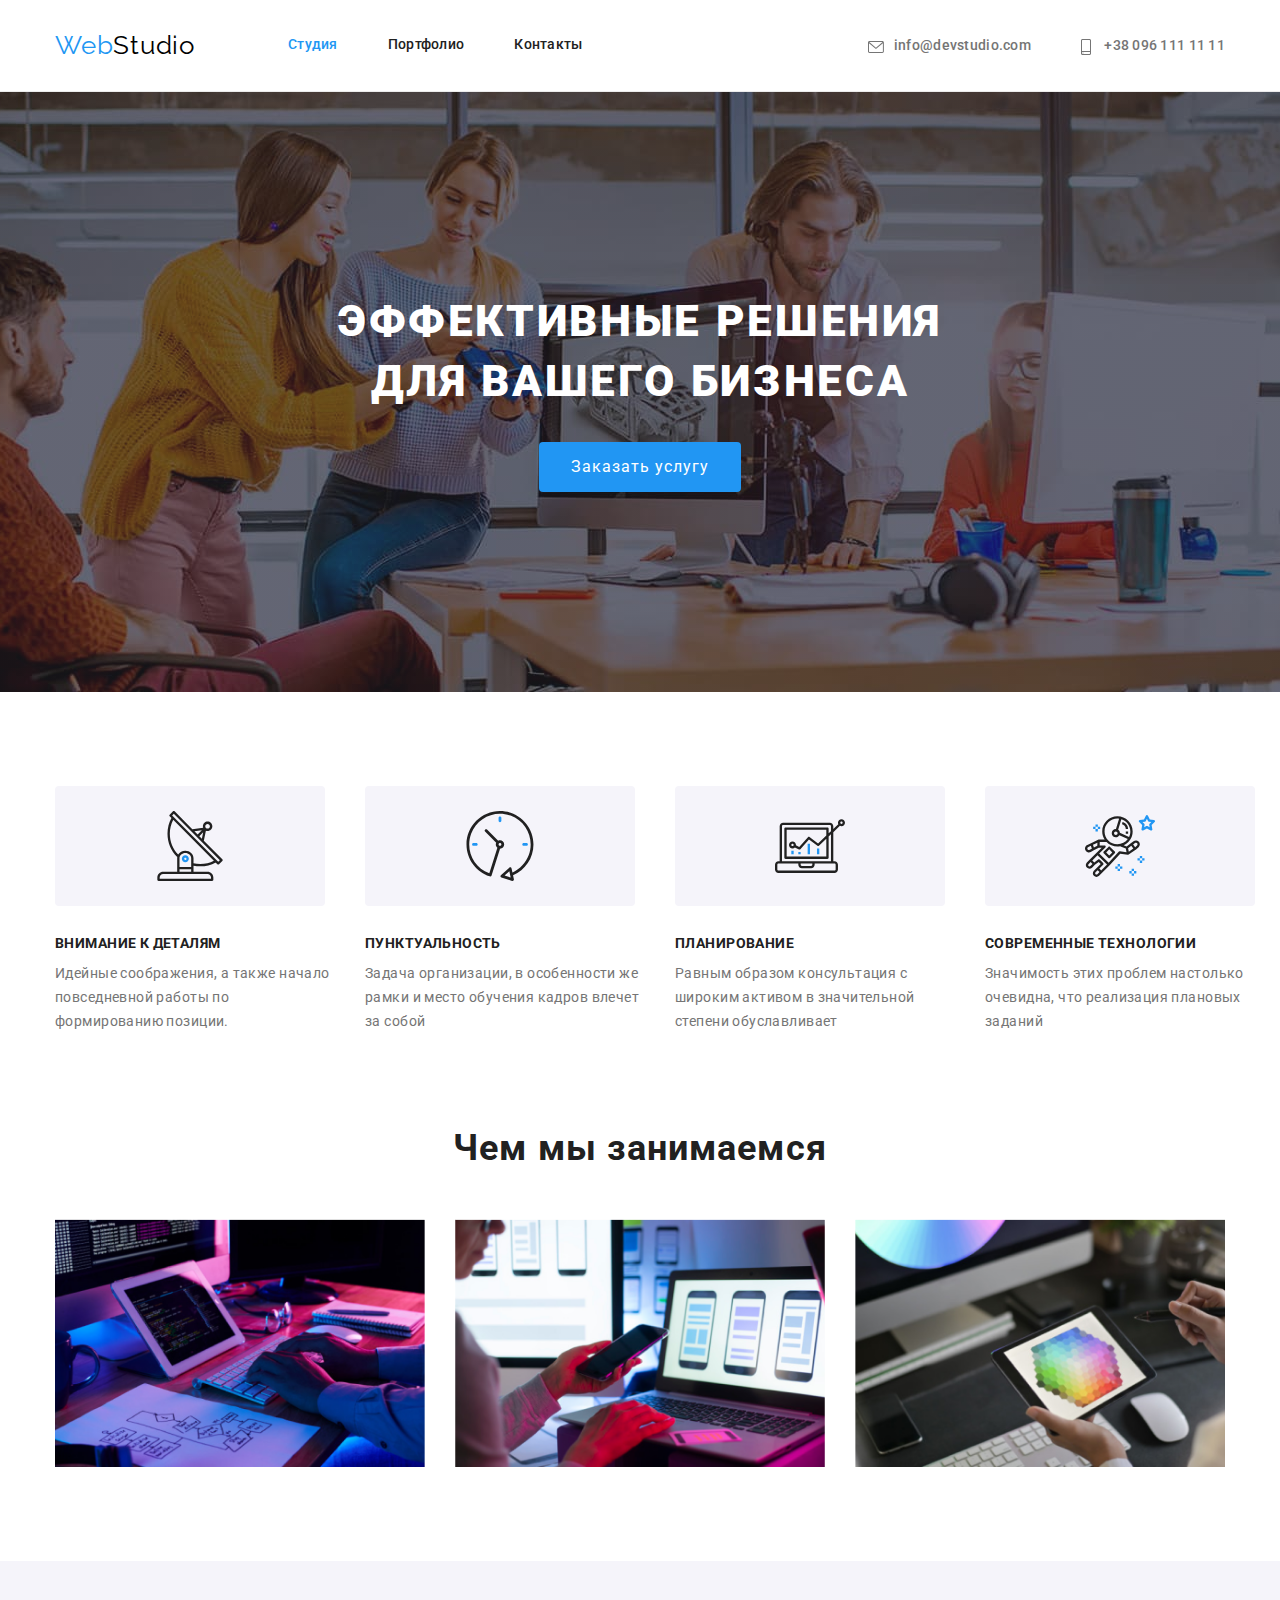
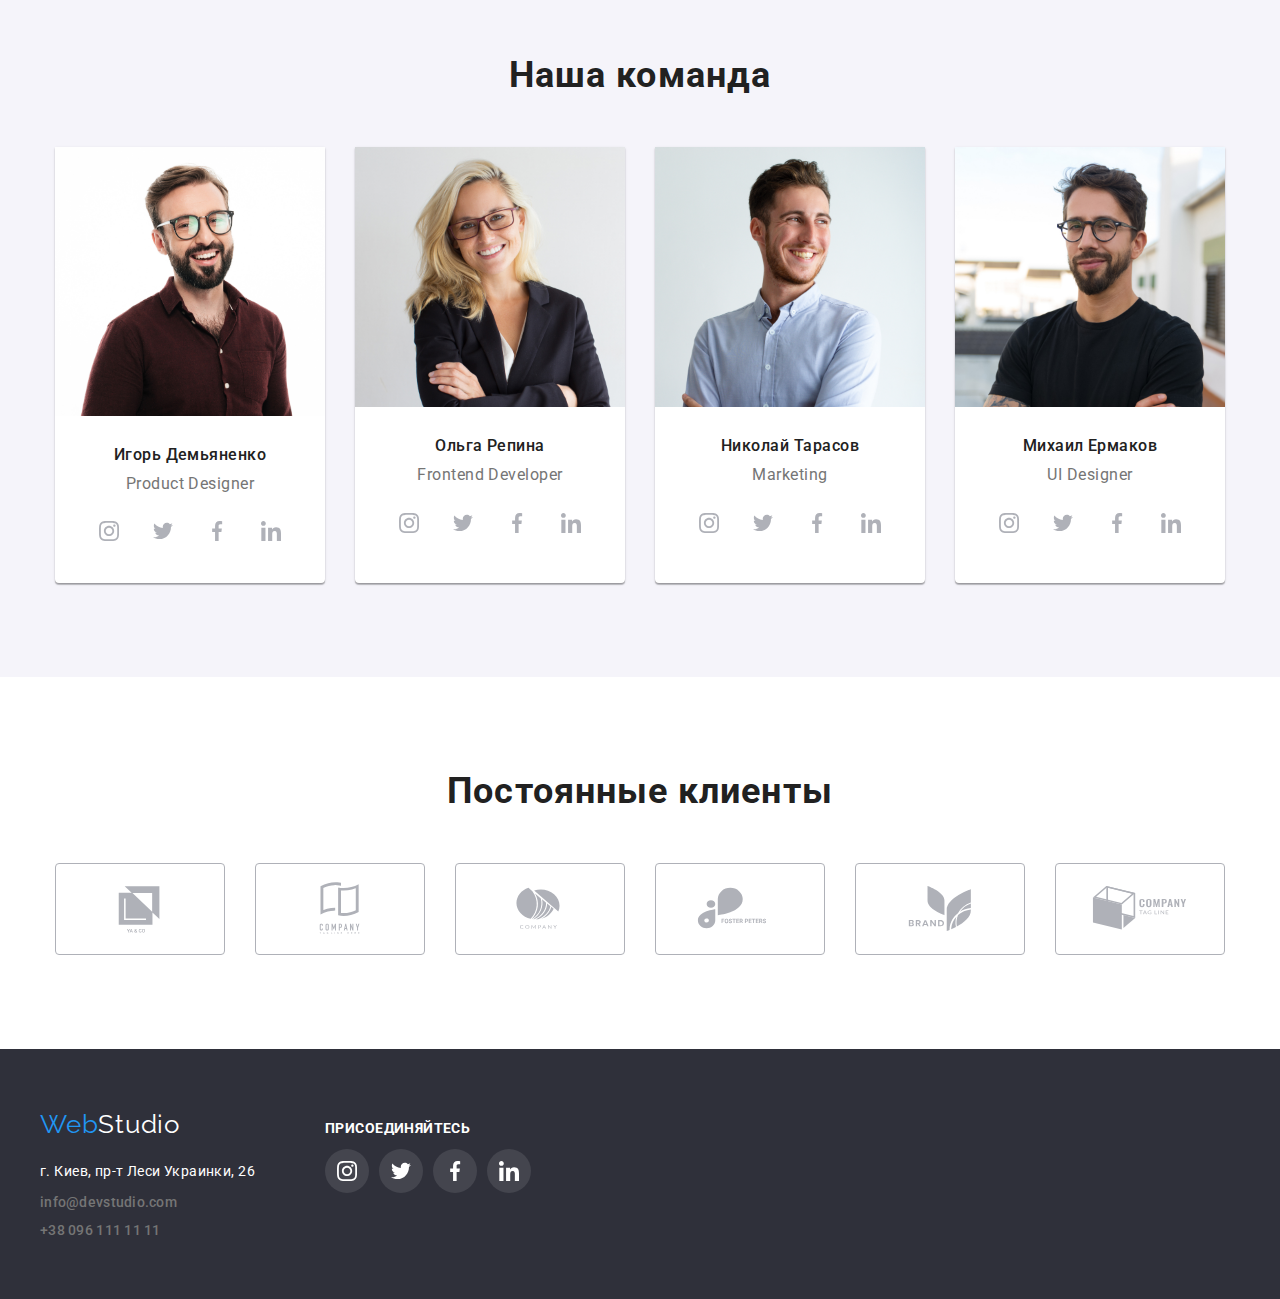
==== commit 713bef4b: "1" ====
--- a/index.html
+++ b/index.html
@@ -1,407 +1,422 @@
 <!DOCTYPE html>
 <html lang="en">
+
 <head>
     <meta charset="UTF-8">
     <meta http-equiv="X-UA-Compatible" content="IE=edge">
     <meta name="viewport" content="width=device-width, initial-scale=1.0">
     <title>WebStudio</title>
-    <link href="https://fonts.googleapis.com/css2?family=Raleway:wght@700&family=Roboto:wght@400;500;700;900&display=swap"
+    <link
+        href="https://fonts.googleapis.com/css2?family=Raleway:wght@700&family=Roboto:wght@400;500;700;900&display=swap"
         rel="stylesheet">
-        <link rel="stylesheet" href="https://cdnjs.cloudflare.com/ajax/libs/modern-normalize/1.1.0/modern-normalize.min.css">
+    <link rel="stylesheet"
+        href="https://cdnjs.cloudflare.com/ajax/libs/modern-normalize/1.1.0/modern-normalize.min.css">
     <link rel="stylesheet" href="./css/styles.css">
 </head>
-<body> 
- 
+
+<body>
+
     <!--Шапка сайта-->
-   
-   
+
+
     <header class="page-header">
-      <div class="container">
-        <nav class="main-nav">
-      <!-- логотип -->
-           <a href="./index.html" class="logo">Web<span class="logo-header">Studio</span></a>
-            <!-- навигацыя шапки -->
-            <ul class="site-nav-list">
-                <li class="item"><a href="./index.html" class="link current">Студия</a></li>
-                <li class="item"><a href="./portfolio.html" class="link">Портфолио</a></li>
-                <li class="item"><a href="" class="link">Контакты</a></li>
-            </ul>
-        </nav>
+        <div class="container">
+            <nav class="main-nav">
+                <!-- логотип -->
+                <a href="./index.html" class="logo">Web<span class="logo-header">Studio</span></a>
+                <!-- навигацыя шапки -->
+                <ul class="site-nav-list">
+                    <li class="item"><a href="./index.html" class="link current">Студия</a></li>
+                    <li class="item"><a href="./portfolio.html" class="link">Портфолио</a></li>
+                    <li class="item"><a href="" class="link">Контакты</a></li>
+                </ul>
+            </nav>
             <!-- контакты -->
             <ul class="auth-nav-list">
-                <li class="item"><a href="mailto:info@devstudio.com" class="auth-link"><svg class="icon-mail" width="16px" height="12px"> 
-                    <use href="./symbol-defs.svg#icon-envelope">
-
-                    </use>
-                </svg>info@devstudio.com</a></li>
-
-                <li class="item"><a href="tel:+380961111111" class="auth-link"><svg class="icon-tel" width="10px" height="16px">
-                    <use href="./symbol-defs.svg#icon-Vector"></use>
-                </svg> +38 096 111 11 11</a></li>
+                <li class="item"><a href="mailto:info@devstudio.com" class="auth-link">
+                    <svg class="mail"  width: 16px; height: 12px;>
+                            <use href="./symbol-defs.svg#icon-envelope-hover">
+
+                            </use>
+                        </svg>info@devstudio.com</a></li>
+
+                <li class="item"><a href="tel:+380961111111" class="auth-link">
+                    <svg class="tel" width="10px" height="16px">
+                            <use href="./symbol-defs.svg#icon-smartphone"></use>
+                        </svg> +38 096 111 11 11</a></li>
             </ul>
-    
-     </div>
-        </header>
-  
-
-     <!-- уникальный контент -->
-    <main> 
+
+        </div>
+    </header>
+
+
+    <!-- уникальный контент -->
+    <main>
         <!--Герой-->
-        
-    <section class="hero">
+
+        <section class="hero">
             <div class="kontainer">
                 <h1 class="hero-title">Эффективные решения <br> для вашего бизнеса</h1>
-            
-                <button type="button" class="button-primery">Заказать услугу</button>   
-            </div>
-    </section> 
-    
-    
-    <!--Пpеймущества-->
-    
-    <section class="section">
-        <div class="container">
-        <h2 class="visually-hidden ">Наши преймущества</h2>
-        
-            <ul class="feature-list">
-                
-                <li class="item ">
-                    <div class="icon">
-                        <svg class="button-icon" width="70px" height="70px">
-                            <use href="./symbol-defs.svg#icon-antenna1"></use>
-                        </svg>
-                    </div>
-                     <h3 class="section-title">Внимание к деталям</h3>
-                     <p class="section-text">Идейные соображения, а также  начало повседневной работы по формированию позиции.</p>
-                </li>
-                 <li class="item ">
-                    <div class="icon">
-                    <svg class="button-icon" width="70px" height="70px">
-                        <use href="./symbol-defs.svg#icon-clock1"></use>
-                    </svg>
-                    </div>
-                    <h3 class="section-title">Пунктуальность</h3>
-                     <p class="section-text">Задача организации, в особенности  же рамки и место обучения кадров  влечет за собой</p>
-                </li>
-                <li class="item">
+
+                <button type="button" class="button-primery">Заказать услугу</button>
+            </div>
+        </section>
+
+
+        <!--Пpеймущества-->
+
+        <section class="section">
+            <div class="container">
+                <h2 class="visually-hidden ">Наши преймущества</h2>
+
+                <ul class="feature-list">
+
+                    <li class="item ">
+                        <div class="icon">
+                            <svg class="button-icon" width="70px" height="70px">
+                                <use href="./symbol-defs.svg#icon-antenna1"></use>
+                            </svg>
+                        </div>
+                        <h3 class="section-title">Внимание к деталям</h3>
+                        <p class="section-text">Идейные соображения, а также начало повседневной работы по формированию
+                            позиции.</p>
+                    </li>
+                    <li class="item ">
+                        <div class="icon">
+                            <svg class="button-icon" width="70px" height="70px">
+                                <use href="./symbol-defs.svg#icon-clock1"></use>
+                            </svg>
+                        </div>
+                        <h3 class="section-title">Пунктуальность</h3>
+                        <p class="section-text">Задача организации, в особенности же рамки и место обучения кадров
+                            влечет за собой</p>
+                    </li>
+                    <li class="item">
                         <div class="icon">
                             <svg class="button-icon" width="70px" height="70px">
                                 <use href="./symbol-defs.svg#icon-diagram1"></use>
                             </svg>
                         </div>
-                    <h3 class="section-title">Планирование</h3>
-                    <p class="section-text">Равным образом консультация с  широким активом в значительной  степени обуславливает</p>
-                </li>
-                <li class="item ">
+                        <h3 class="section-title">Планирование</h3>
+                        <p class="section-text">Равным образом консультация с широким активом в значительной степени
+                            обуславливает</p>
+                    </li>
+                    <li class="item ">
                         <div class="icon">
                             <svg class="button-icon" width="70px" height="70px">
                                 <use href="./symbol-defs.svg#icon-astronaut1"></use>
                             </svg>
                         </div>
-                   <h3 class="section-title">Современные технологии</h3>
-                    <p class="section-text">Значимость этих проблем настолько  очевидна, что реализация плановых  заданий</p>
-                </li>
-            </ul>
-        </div>
-    </section>
-    
-  
-    <!-- наши работы -->
-   
-<section class="section-development">
-    <div class="container">
-
-        <h2 class="development">Чем мы занимаемся</h2>
-    
-            <ul class="photo-list">
-                 <li class="item">
-                <img width="370" src="./webstudio-version2.1copy/box1.png" alt="Пример работ"></li>
-                 
-                 <li class="item">
-                <img width="370" src="./webstudio-version2.1copy/box2.png" alt="Пример работ"></li>    
-                 
-                 <li class="item">
-                <img width="370" src="./webstudio-version2.1copy/box3.png" alt="Пример работ"></li>
-               
-            </ul>
-    </div>
-</section>
-    
-    
-    <!-- наша команда -->
-   
-    <section class="section-command">
-        <div class="container">
-                    <h2 class="command">Наша команда</h2>
-          <ul class="photo-card">
-              <li class="item">
-                <img width="270" src="./webstudio-version2.1copy/img(3).jpg" alt="фото">
-            <div class="card-item">
-                  <h3 class="name">Игорь Демьяненко</h3>
-                  <p class="profession">Product Designer</p>
-                  <ul class="master-soc-list">
-                    <li class="master-soc-item">
-                         <a href="" class="master-soc-link">
-                             <svg class="master-soc-icon" width="20px" height="20px">
-                                 <use href="./symbol-defs.svg#icon-instagram2"></use>
-                             </svg>
-                         </a>
-                    </li>
-                    <li class="master-soc-item">
-                        <a href="" class="master-soc-link">
-                            <svg class="master-soc-icon" width="20px" height="20px">
-                                <use href="./symbol-defs.svg#icon-twitter1"></use>
-                            </svg>
-                        </a>
-                    </li>
-                    <li class="master-soc-item">
-                        <a href="" class="master-soc-link">
-                            <svg class="master-soc-icon" width="20px" height="20px">
-                                <use href="./symbol-defs.svg#icon-facebook1"></use>
-                            </svg>
-                        </a>
-                    </li>
-                    <li class="master-soc-item">
-                        <a href="" class="master-soc-link">
-                            <svg class="master-soc-icon" width="20px" height="20px">
-                                <use href="./symbol-defs.svg#icon-linkedin1"></use>
-                            </svg>
-                        </a>
-                    </li>
-                    
-                  </ul>
-            </div>
-               </li>
-           
-               <li class="item">
-                <img width="270" src="./webstudio-version2.1copy/img.jpg" alt="фото">
-                <div class="card-item">
-                  <h3 class="name">Ольга Репина</h3>
-                  <p class="profession">Frontend Developer</p>
-                <ul class="master-soc-list">
-                    <li class="master-soc-item">
-                        <a href="" class="master-soc-link">
-                            <svg class="master-soc-icon" width="20px" height="20px">
-                                <use href="./symbol-defs.svg#icon-instagram2"></use>
-                            </svg>
-                        </a>
-                    </li>
-                    <li class="master-soc-item">
-                        <a href="" class="master-soc-link">
-                            <svg class="master-soc-icon" width="20px" height="20px">
-                                <use href="./symbol-defs.svg#icon-twitter1"></use>
-                            </svg>
-                        </a>
-                    </li>
-                    <li class="master-soc-item">
-                        <a href="" class="master-soc-link">
-                            <svg class="master-soc-icon" width="20px" height="20px">
-                                <use href="./symbol-defs.svg#icon-facebook1"></use>
-                            </svg>
-                        </a>
-                    </li>
-                    <li class="master-soc-item">
-                        <a href="" class="master-soc-link">
-                            <svg class="master-soc-icon" width="20px" height="20px">
-                                <use href="./symbol-defs.svg#icon-linkedin1"></use>
-                            </svg>
-                        </a>
-                    </li>
-                
-                </ul>
-                </div>
-               </li>
-               <li class="item">
-                <img width="270" src="./webstudio-version2.1copy/img(2).jpg" alt="фото">
-                <div class="card-item">
-                <h3 class="name">Николай Тарасов</h3>
-                <p class="profession">Marketing</p>
-                <ul class="master-soc-list">
-                    <li class="master-soc-item">
-                        <a href="" class="master-soc-link">
-                            <svg class="master-soc-icon" width="20px" height="20px">
-                                <use href="./symbol-defs.svg#icon-instagram2"></use>
-                            </svg>
-                        </a>
-                    </li>
-                    <li class="master-soc-item">
-                        <a href="" class="master-soc-link">
-                            <svg class="master-soc-icon" width="20px" height="20px">
-                                <use href="./symbol-defs.svg#icon-twitter1"></use>
-                            </svg>
-                        </a>
-                    </li>
-                    <li class="master-soc-item">
-                        <a href="" class="master-soc-link">
-                            <svg class="master-soc-icon" width="20px" height="20px">
-                                <use href="./symbol-defs.svg#icon-facebook1"></use>
-                            </svg>
-                        </a>
-                    </li>
-                    <li class="master-soc-item">
-                        <a href="" class="master-soc-link">
-                            <svg class="master-soc-icon" width="20px" height="20px">
-                                <use href="./symbol-defs.svg#icon-linkedin1"></use>
-                            </svg>
-                        </a>
-                    </li>
-                
-                </ul>
-                </div>
-               </li>
-               <li class="item">
-                <img width="270" src="./webstudio-version2.1copy/img(1).jpg" alt="фото">
-                <div class="card-item">
-                <h3 class="name">Михаил Ермаков</h3>
-                <p class="profession">UI Designer</p>
-                <ul class="master-soc-list">
-                    <li class="master-soc-item">
-                        <a href="" class="master-soc-link">
-                            <svg class="master-soc-icon" width="20px" height="20px">
-                                <use href="./symbol-defs.svg#icon-instagram2"></use>
-                            </svg>
-                        </a>
-                    </li>
-                    <li class="master-soc-item">
-                        <a href="" class="master-soc-link">
-                            <svg class="master-soc-icon" width="20px" height="20px">
-                                <use href="./symbol-defs.svg#icon-twitter1"></use>
-                            </svg>
-                        </a>
-                    </li>
-                    <li class="master-soc-item">
-                        <a href="" class="master-soc-link">
-                            <svg class="master-soc-icon" width="20px" height="20px">
-                                <use href="./symbol-defs.svg#icon-facebook1"></use>
-                            </svg>
-                        </a>
-                    </li>
-                    <li class="master-soc-item">
-                        <a href="" class="master-soc-link">
-                            <svg class="master-soc-icon" width="20px" height="20px">
-                                <use href="./symbol-defs.svg#icon-linkedin1"></use>
-                            </svg>
-                        </a>
-                    </li>
-                
-                </ul>
-                </div>
-               </li>
-         </ul>
-        </div>
-    </section>
-    <section class="section">
-        <div>
-            <h2 class="clients">Постоянные клиенты</h2>
-            <ul class="icon-company-list">
-                <li class="item">
-                    <a href="" class="icon-company">
-                        <svg class="button-icon" width="106px" height="60px">
-                            <use href="./symbol-defs.svg#icon-Logo-1"></use>
-                        </svg>
-                    </a>
-                </li>
-                <li class="item">
-                    <a href="" class="icon-company">
-                        <svg class="button-icon" width="106px" height="60px">
-                            <use href="./symbol-defs.svg#icon-Logo"></use>
-                        </svg>
-                    </a>
-                </li>
-                <li class="item">
-                    <a href="" class="icon-company">
-                        <svg class="button-icon" width="106px" height="60px">
-                            <use href="./symbol-defs.svg#icon-Logo-2"></use>
-                        </svg>
-                    </a>
-                </li>
-                <li class="item">
-                    <a href="" class="icon-company">
-                        <svg class="button-icon" width="106px" height="60px">
-                            <use href="./symbol-defs.svg#icon-Logo-3"></use>
-                        </svg>
-                    </a>
-                </li>
-                <li class="item">
-                    <a href="" class="icon-company">
-                        <svg class="button-icon" width="106px" height="60px">
-                            <use href="./symbol-defs.svg#icon-Logo-4"></use>
-                        </svg>
-                    </a>
-                </li>
-                <li class="item">
-                    <a href="" class="icon-company">
-                        <svg class="button-icon" width="106px" height="60px">
-                            <use href="./symbol-defs.svg#icon-Logo-5"></use>
-                        </svg>
-                    </a>
-                </li>
-            </ul>
-        </div>
-    </section>
-    
-    
+                        <h3 class="section-title">Современные технологии</h3>
+                        <p class="section-text">Значимость этих проблем настолько очевидна, что реализация плановых
+                            заданий</p>
+                    </li>
+                </ul>
+            </div>
+        </section>
+
+
+        <!-- наши работы -->
+
+        <section class="section-development">
+            <div class="container">
+
+                <h2 class="development">Чем мы занимаемся</h2>
+
+                <ul class="photo-list">
+                    <li class="item">
+                        <img width="370" src="./webstudio-version2.1copy/box1.png" alt="Пример работ">
+                    </li>
+
+                    <li class="item">
+                        <img width="370" src="./webstudio-version2.1copy/box2.png" alt="Пример работ">
+                    </li>
+
+                    <li class="item">
+                        <img width="370" src="./webstudio-version2.1copy/box3.png" alt="Пример работ">
+                    </li>
+
+                </ul>
+            </div>
+        </section>
+
+
+        <!-- наша команда -->
+
+        <section class="section-command">
+            <div class="container">
+                <h2 class="command">Наша команда</h2>
+                <ul class="photo-card">
+                    <li class="item">
+                        <img width="270" src="./webstudio-version2.1copy/img(3).jpg" alt="фото">
+                        <div class="card-item">
+                            <h3 class="name">Игорь Демьяненко</h3>
+                            <p class="profession">Product Designer</p>
+                            <ul class="master-soc-list">
+                                <li class="master-soc-item">
+                                    <a href="" class="master-soc-link">
+                                        <svg class="master-soc-icon" width="20px" height="20px">
+                                            <use href="./symbol-defs.svg#icon-instagram2"></use>
+                                        </svg>
+                                    </a>
+                                </li>
+                                <li class="master-soc-item">
+                                    <a href="" class="master-soc-link">
+                                        <svg class="master-soc-icon" width="20px" height="20px">
+                                            <use href="./symbol-defs.svg#icon-twitter1"></use>
+                                        </svg>
+                                    </a>
+                                </li>
+                                <li class="master-soc-item">
+                                    <a href="" class="master-soc-link">
+                                        <svg class="master-soc-icon" width="20px" height="20px">
+                                            <use href="./symbol-defs.svg#icon-facebook1"></use>
+                                        </svg>
+                                    </a>
+                                </li>
+                                <li class="master-soc-item">
+                                    <a href="" class="master-soc-link">
+                                        <svg class="master-soc-icon" width="20px" height="20px">
+                                            <use href="./symbol-defs.svg#icon-linkedin1"></use>
+                                        </svg>
+                                    </a>
+                                </li>
+
+                            </ul>
+                        </div>
+                    </li>
+
+                    <li class="item">
+                        <img width="270" src="./webstudio-version2.1copy/img.jpg" alt="фото">
+                        <div class="card-item">
+                            <h3 class="name">Ольга Репина</h3>
+                            <p class="profession">Frontend Developer</p>
+                            <ul class="master-soc-list">
+                                <li class="master-soc-item">
+                                    <a href="" class="master-soc-link">
+                                        <svg class="master-soc-icon" width="20px" height="20px">
+                                            <use href="./symbol-defs.svg#icon-instagram2"></use>
+                                        </svg>
+                                    </a>
+                                </li>
+                                <li class="master-soc-item">
+                                    <a href="" class="master-soc-link">
+                                        <svg class="master-soc-icon" width="20px" height="20px">
+                                            <use href="./symbol-defs.svg#icon-twitter1"></use>
+                                        </svg>
+                                    </a>
+                                </li>
+                                <li class="master-soc-item">
+                                    <a href="" class="master-soc-link">
+                                        <svg class="master-soc-icon" width="20px" height="20px">
+                                            <use href="./symbol-defs.svg#icon-facebook1"></use>
+                                        </svg>
+                                    </a>
+                                </li>
+                                <li class="master-soc-item">
+                                    <a href="" class="master-soc-link">
+                                        <svg class="master-soc-icon" width="20px" height="20px">
+                                            <use href="./symbol-defs.svg#icon-linkedin1"></use>
+                                        </svg>
+                                    </a>
+                                </li>
+
+                            </ul>
+                        </div>
+                    </li>
+                    <li class="item">
+                        <img width="270" src="./webstudio-version2.1copy/img(2).jpg" alt="фото">
+                        <div class="card-item">
+                            <h3 class="name">Николай Тарасов</h3>
+                            <p class="profession">Marketing</p>
+                            <ul class="master-soc-list">
+                                <li class="master-soc-item">
+                                    <a href="" class="master-soc-link">
+                                        <svg class="master-soc-icon" width="20px" height="20px">
+                                            <use href="./symbol-defs.svg#icon-instagram2"></use>
+                                        </svg>
+                                    </a>
+                                </li>
+                                <li class="master-soc-item">
+                                    <a href="" class="master-soc-link">
+                                        <svg class="master-soc-icon" width="20px" height="20px">
+                                            <use href="./symbol-defs.svg#icon-twitter1"></use>
+                                        </svg>
+                                    </a>
+                                </li>
+                                <li class="master-soc-item">
+                                    <a href="" class="master-soc-link">
+                                        <svg class="master-soc-icon" width="20px" height="20px">
+                                            <use href="./symbol-defs.svg#icon-facebook1"></use>
+                                        </svg>
+                                    </a>
+                                </li>
+                                <li class="master-soc-item">
+                                    <a href="" class="master-soc-link">
+                                        <svg class="master-soc-icon" width="20px" height="20px">
+                                            <use href="./symbol-defs.svg#icon-linkedin1"></use>
+                                        </svg>
+                                    </a>
+                                </li>
+
+                            </ul>
+                        </div>
+                    </li>
+                    <li class="item">
+                        <img width="270" src="./webstudio-version2.1copy/img(1).jpg" alt="фото">
+                        <div class="card-item">
+                            <h3 class="name">Михаил Ермаков</h3>
+                            <p class="profession">UI Designer</p>
+                            <ul class="master-soc-list">
+                                <li class="master-soc-item">
+                                    <a href="" class="master-soc-link">
+                                        <svg class="master-soc-icon" width="20px" height="20px">
+                                            <use href="./symbol-defs.svg#icon-instagram2"></use>
+                                        </svg>
+                                    </a>
+                                </li>
+                                <li class="master-soc-item">
+                                    <a href="" class="master-soc-link">
+                                        <svg class="master-soc-icon" width="20px" height="20px">
+                                            <use href="./symbol-defs.svg#icon-twitter1"></use>
+                                        </svg>
+                                    </a>
+                                </li>
+                                <li class="master-soc-item">
+                                    <a href="" class="master-soc-link">
+                                        <svg class="master-soc-icon" width="20px" height="20px">
+                                            <use href="./symbol-defs.svg#icon-facebook1"></use>
+                                        </svg>
+                                    </a>
+                                </li>
+                                <li class="master-soc-item">
+                                    <a href="" class="master-soc-link">
+                                        <svg class="master-soc-icon" width="20px" height="20px">
+                                            <use href="./symbol-defs.svg#icon-linkedin1"></use>
+                                        </svg>
+                                    </a>
+                                </li>
+
+                            </ul>
+                        </div>
+                    </li>
+                </ul>
+            </div>
+        </section>
+        <section class="section">
+            <div>
+                <h2 class="clients">Постоянные клиенты</h2>
+                <ul class="icon-company-list">
+                    <li class="item">
+                        <a href="" class="icon-company">
+                            <svg class="button-icon" width="106px" height="60px">
+                                <use href="./symbol-defs.svg#icon-Logo-1"></use>
+                            </svg>
+                        </a>
+                    </li>
+                    <li class="item">
+                        <a href="" class="icon-company">
+                            <svg class="button-icon" width="106px" height="60px">
+                                <use href="./symbol-defs.svg#icon-Logo"></use>
+                            </svg>
+                        </a>
+                    </li>
+                    <li class="item">
+                        <a href="" class="icon-company">
+                            <svg class="button-icon" width="106px" height="60px">
+                                <use href="./symbol-defs.svg#icon-Logo-2"></use>
+                            </svg>
+                        </a>
+                    </li>
+                    <li class="item">
+                        <a href="" class="icon-company">
+                            <svg class="button-icon" width="106px" height="60px">
+                                <use href="./symbol-defs.svg#icon-Logo-3"></use>
+                            </svg>
+                        </a>
+                    </li>
+                    <li class="item">
+                        <a href="" class="icon-company">
+                            <svg class="button-icon" width="106px" height="60px">
+                                <use href="./symbol-defs.svg#icon-Logo-4"></use>
+                            </svg>
+                        </a>
+                    </li>
+                    <li class="item">
+                        <a href="" class="icon-company">
+                            <svg class="button-icon" width="106px" height="60px">
+                                <use href="./symbol-defs.svg#icon-Logo-5"></use>
+                            </svg>
+                        </a>
+                    </li>
+                </ul>
+            </div>
+        </section>
+
+
     </main>
     <!-- подвал сайта -->
 
-        <footer class="footer-page">
-        
-            <div class="container footer-page">
-                <div>
-                    <!-- логотип -->
-        
-                    <a href="./index.html" class="logo">Web<span class="logo-footer">Studio</span></a>
-        
-                    <address>
-        
-                        <ul class="footer-nav-list">
-                            <!-- навигацыя гугл -->
-                            <li class="item"><a
-                                    href="https://www.google.com/maps/place/%D0%B1%D1%83%D0%BB%D1%8C%D0%B2%D0%B0%D1%80+%D0%9B%D0%B5%D1%81%D1%96+%D0%A3%D0%BA%D1%80%D0%B0%D1%97%D0%BD%D0%BA%D0%B8,+26,+%D0%9A%D0%B8%D1%97%D0%B2,+02000/@50.4265807,30.5361971,17z/data=!3m1!4b1!4m5!3m4!1s0x40d4cf0e033ecbe9:0x57a4dffefec77da0!8m2!3d50.4265807!4d30.5383858"
-                                    target="blank" class="geolocation">г. Киев, пр-т Леси Украинки, 26</a></li>
-                            <!-- контакты -->
-                            <li class="item"><a href="mailto:info@devstudio.com" class="auth-link">info@devstudio.com</a></li>
-                            <li class="item"><a href="tel:+380961111111" class="auth-link">+38 096 111 11 11</a></li>
-        
-                    </address>
-                </div>
-                <div class="soc-link">
-                    </ul>
-        
-                    <h2 class="footer-title">Присоединяйтесь</h2>
-                    <ul class="footer-soc-list">
-        
-                        <li class="footer-soc-item">
-                            <a href="" class="footer-soc-link">
-                                <svg class="footer-soc-icon" width="20px" height="20px">
-                                    <use href="./symbol-defs.svg#icon-instagram2"></use>
-                                </svg>
-                            </a>
+    <footer class="footer-page">
+
+        <div class="container footer-page">
+            <div>
+                <!-- логотип -->
+
+                <a href="./index.html" class="logo">Web<span class="logo-footer">Studio</span></a>
+
+                <address>
+
+                    <ul class="footer-nav-list">
+                        <!-- навигацыя гугл -->
+                        <li class="item"><a
+                                href="https://www.google.com/maps/place/%D0%B1%D1%83%D0%BB%D1%8C%D0%B2%D0%B0%D1%80+%D0%9B%D0%B5%D1%81%D1%96+%D0%A3%D0%BA%D1%80%D0%B0%D1%97%D0%BD%D0%BA%D0%B8,+26,+%D0%9A%D0%B8%D1%97%D0%B2,+02000/@50.4265807,30.5361971,17z/data=!3m1!4b1!4m5!3m4!1s0x40d4cf0e033ecbe9:0x57a4dffefec77da0!8m2!3d50.4265807!4d30.5383858"
+                                target="blank" class="geolocation">г. Киев, пр-т Леси Украинки, 26</a></li>
+                        <!-- контакты -->
+                        <li class="item"><a href="mailto:info@devstudio.com" class="auth-link">info@devstudio.com</a>
                         </li>
-                        <li class="footer-soc-item">
-                            <a href="" class="footer-soc-link">
-                                <svg class="footer-soc-icon" width="20px" height="20px">
-                                    <use href="./symbol-defs.svg#icon-twitter1"></use>
-                                </svg>
-                            </a>
-                        </li>
-                        <li class="footer-soc-item">
-                            <a href="" class="footer-soc-link">
-                                <svg class="footer-soc-icon" width="20px" height="20px">
-                                    <use href="./symbol-defs.svg#icon-facebook1"></use>
-                                </svg>
-                            </a>
-                        </li>
-                        <li class="footer-soc-item">
-                            <a href="" class="footer-soc-link">
-                                <svg class="footer-soc-icon" width="20px" height="20px">
-                                    <use href="./symbol-defs.svg#icon-linkedin1"></use>
-                                </svg>
-                            </a>
-                        </li>
-                    </ul>
-                </div>
-            </div>
-        </footer>
+                        <li class="item"><a href="tel:+380961111111" class="auth-link">+38 096 111 11 11</a></li>
+
+                </address>
+            </div>
+            <div class="soc-link">
+                </ul>
+
+                <h2 class="footer-title">Присоединяйтесь</h2>
+                <ul class="footer-soc-list">
+
+                    <li class="footer-soc-item">
+                        <a href="" class="footer-soc-link">
+                            <svg class="footer-soc-icon" width="20px" height="20px">
+                                <use href="./symbol-defs.svg#icon-instagram2"></use>
+                            </svg>
+                        </a>
+                    </li>
+                    <li class="footer-soc-item">
+                        <a href="" class="footer-soc-link">
+                            <svg class="footer-soc-icon" width="20px" height="20px">
+                                <use href="./symbol-defs.svg#icon-twitter1"></use>
+                            </svg>
+                        </a>
+                    </li>
+                    <li class="footer-soc-item">
+                        <a href="" class="footer-soc-link">
+                            <svg class="footer-soc-icon" width="20px" height="20px">
+                                <use href="./symbol-defs.svg#icon-facebook1"></use>
+                            </svg>
+                        </a>
+                    </li>
+                    <li class="footer-soc-item">
+                        <a href="" class="footer-soc-link">
+                            <svg class="footer-soc-icon" width="20px" height="20px">
+                                <use href="./symbol-defs.svg#icon-linkedin1"></use>
+                            </svg>
+                        </a>
+                    </li>
+                </ul>
+            </div>
+        </div>
+    </footer>
 </body>
-</html>
+
+</html>--- a/css/styles.css
+++ b/css/styles.css
@@ -34,7 +34,7 @@
 .page-header {
   border-bottom: 1px solid #ECECEC;;
 }
-.kontainer-header {
+.kontainer .header {
   display:flex;
   padding-top: 32px;
   padding-bottom: 32px;
@@ -81,15 +81,24 @@
 .auth-nav-list .item +.item {
   margin-left: 50px;
 }
-.icon-mail {
+
+  .tel{
+margin-right: 10px;
+  vertical-align: middle;
+  fill: currentColor;
+  }  
+  
+.mail {
+  vertical-align: middle;
+  fill: currentColor;
   margin-right: 10px;
-}
-.icon-tel {
-  margin-right: 10px;
-}
-.icon-tel:hover{
-  fill: var(--accent-color);
-}
+ width: 16px;
+ height: 12px;
+
+}
+
+
+
 .icon {
 display: flex;
 align-items: center;
@@ -99,12 +108,10 @@
     margin-bottom: 30px;
     background-color: var(--primery-bg-color);
   border-radius: 4px;
-}
-.icon-mail {
-  align-items: center;
-  justify-content: center;
- 
-}
+  margin-right: 10px;
+  fill: var(--title-text-color);
+}
+
 .icon-company {
   display: flex;
   align-items: center;
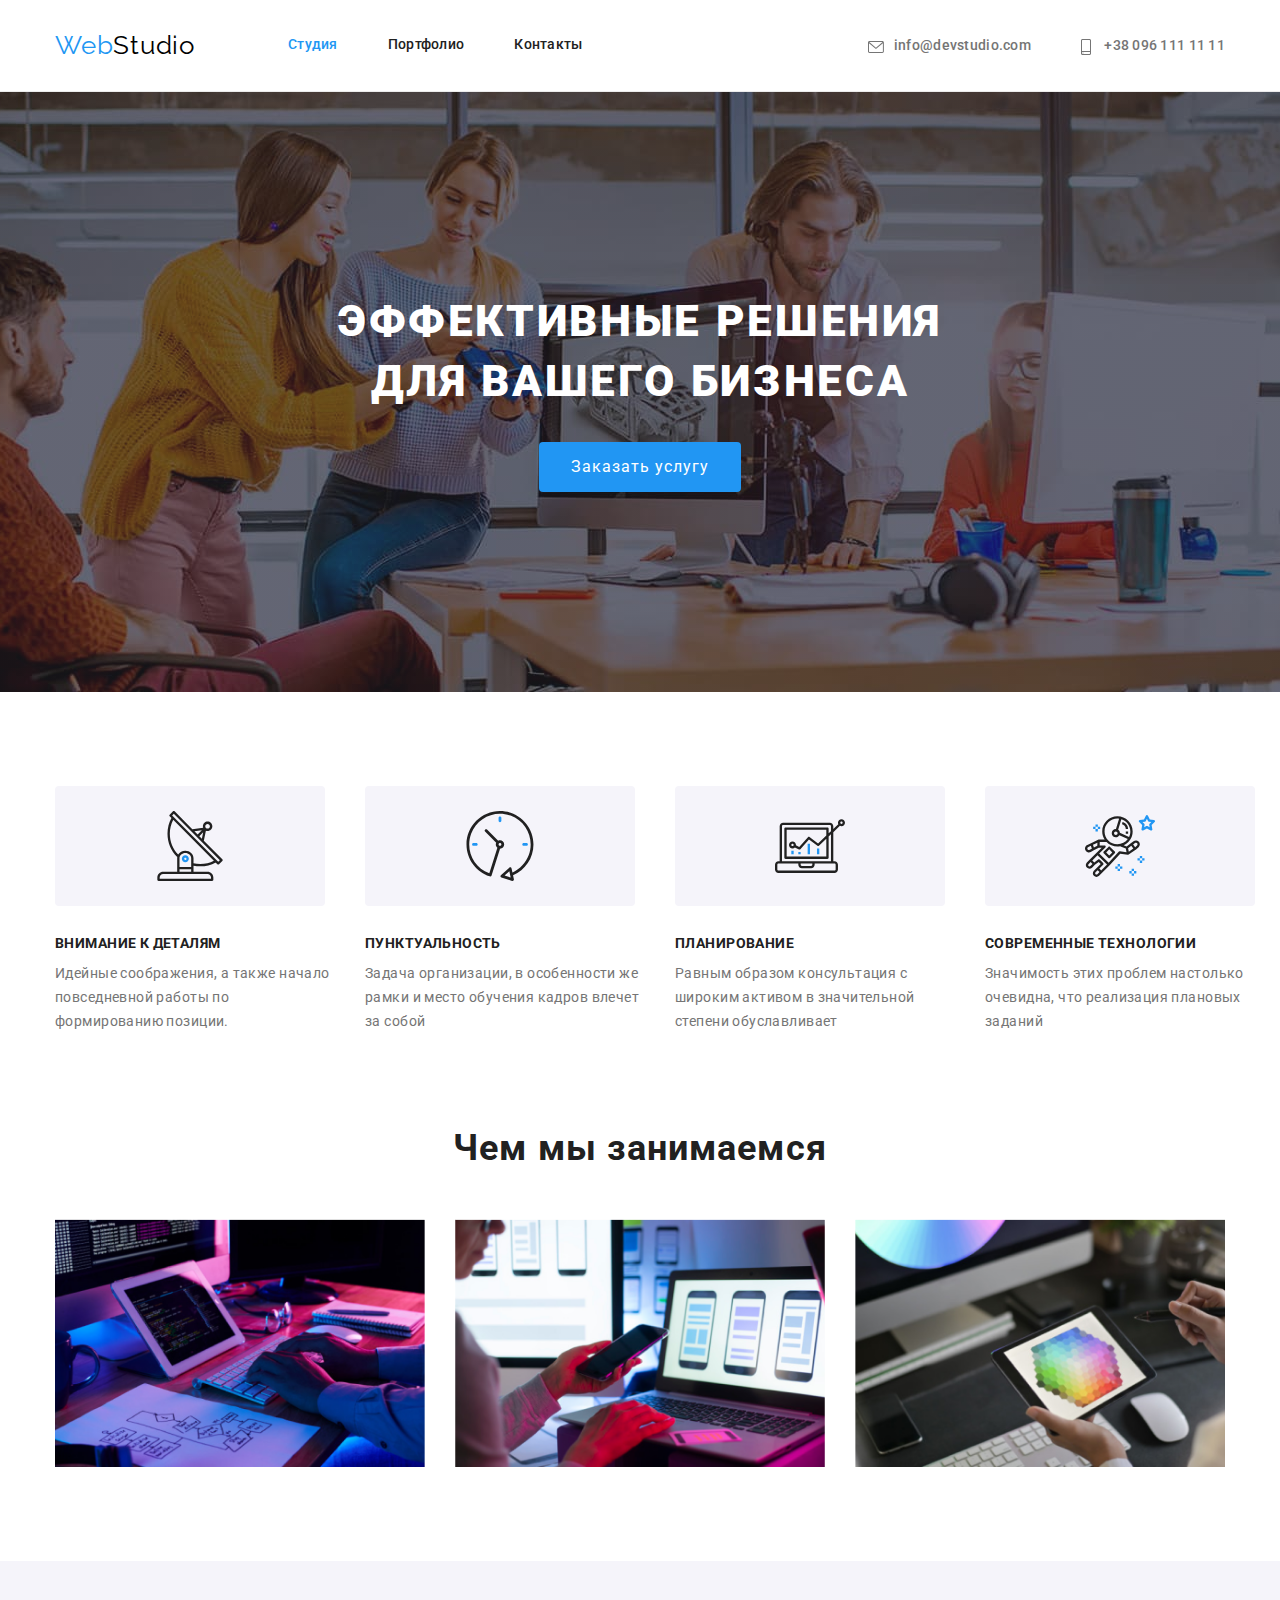
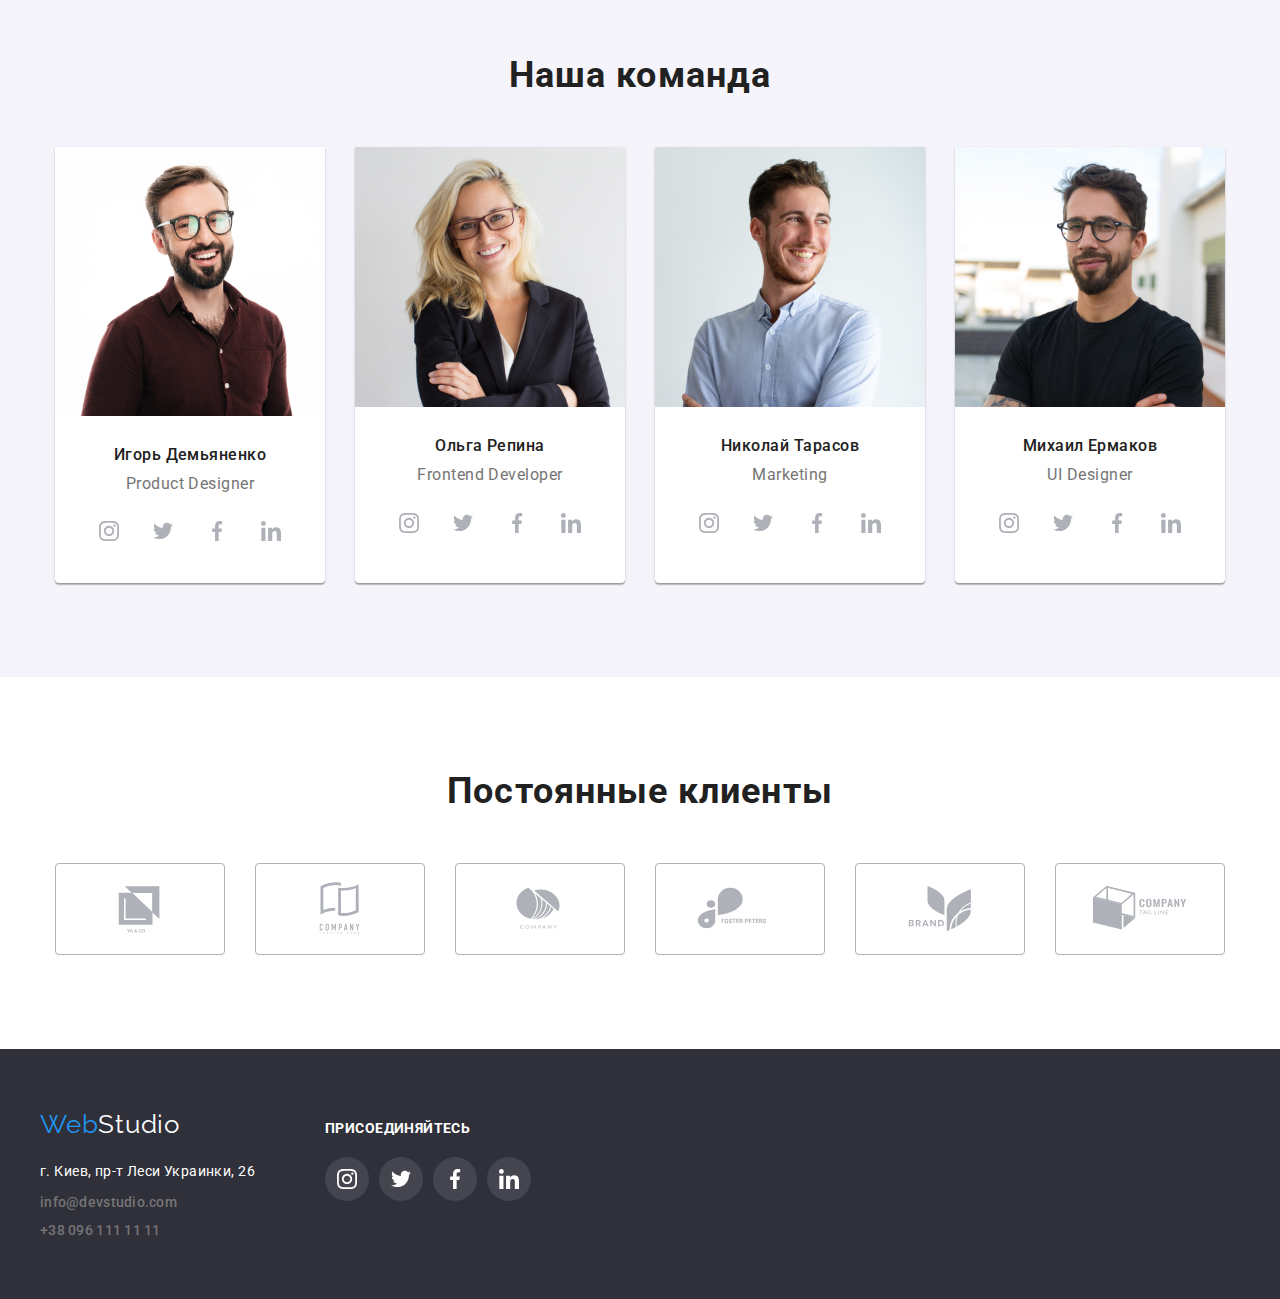
==== commit fa68619f: "1" ====
--- a/index.html
+++ b/index.html
@@ -304,7 +304,7 @@
             </div>
         </section>
         <section class="section">
-            <div>
+            <div class="container">
                 <h2 class="clients">Постоянные клиенты</h2>
                 <ul class="icon-company-list">
                     <li class="item">
--- a/css/styles.css
+++ b/css/styles.css
@@ -87,7 +87,7 @@
   vertical-align: middle;
   fill: currentColor;
   }  
-  
+
 .mail {
   vertical-align: middle;
   fill: currentColor;
@@ -113,6 +113,7 @@
 }
 
 .icon-company {
+  color: #AFB1B8;
   display: flex;
   align-items: center;
   justify-content: center;
@@ -122,7 +123,8 @@
 border: 1px solid #AFB1B8
 }
 .icon-company:hover {
-fill:var(--accent-color);
+  color: var(--accent-color);
+
 border: 1px solid var(--accent-color);
 
 }
@@ -367,11 +369,12 @@
   margin-left: 10px;
 }
 .master-soc-list {
+  margin-top: 16px;
   display: flex;
   justify-content: center;
 }
 .master-soc-link {
-  margin-top: 16px;
+  
   width: 44px;
   height: 44px;
   border-radius: 50%;
@@ -384,8 +387,15 @@
 .master-soc-link:hover {
   background-color: var(--accent-color);
 }
+.master-soc-link:focus {
+  
+  background-color: var(--accent-color);
+}
 .master-soc-link:hover .master-soc-icon {
   fill: var(--footer-logo-color);
+}
+.master-soc-link:focus .master-soc-icon {
+  fill: var(--accent-color);
 }
 .clients {
   font-size: 36px;
@@ -396,11 +406,10 @@
   margin-bottom: 50px;
 }
 .button-icon {
-  fill:#AFB1B8 ;
-}
-.button-icon:hover {
-fill: var(--accent-color);
-}
+  fill:currentColor
+}
+
+
 .project {
   display: flex;
   flex-wrap: wrap;
@@ -430,7 +439,7 @@
   margin-right: 0;
 }
 .project .item:nth-last-child(-n+3) {
-  margin-bottom: 0;
+  margin-bottom:0;
 }
 
 
@@ -611,7 +620,7 @@
 .footer-title {
    
     font-size: 14px;
-    line-height: 1.14px;
+    line-height: 1.14;
     letter-spacing: 0.03em;
     text-transform: uppercase;
     color: #FFFFFF;
@@ -636,6 +645,9 @@
 .footer-soc-link:hover{
   background-color: var(--accent-color);
 }
+.footer-soc-link:focus {
+  background-color: var(--accent-color);
+}
 .footer-soc-item + .footer-soc-item {
   margin-left: 10px;
 }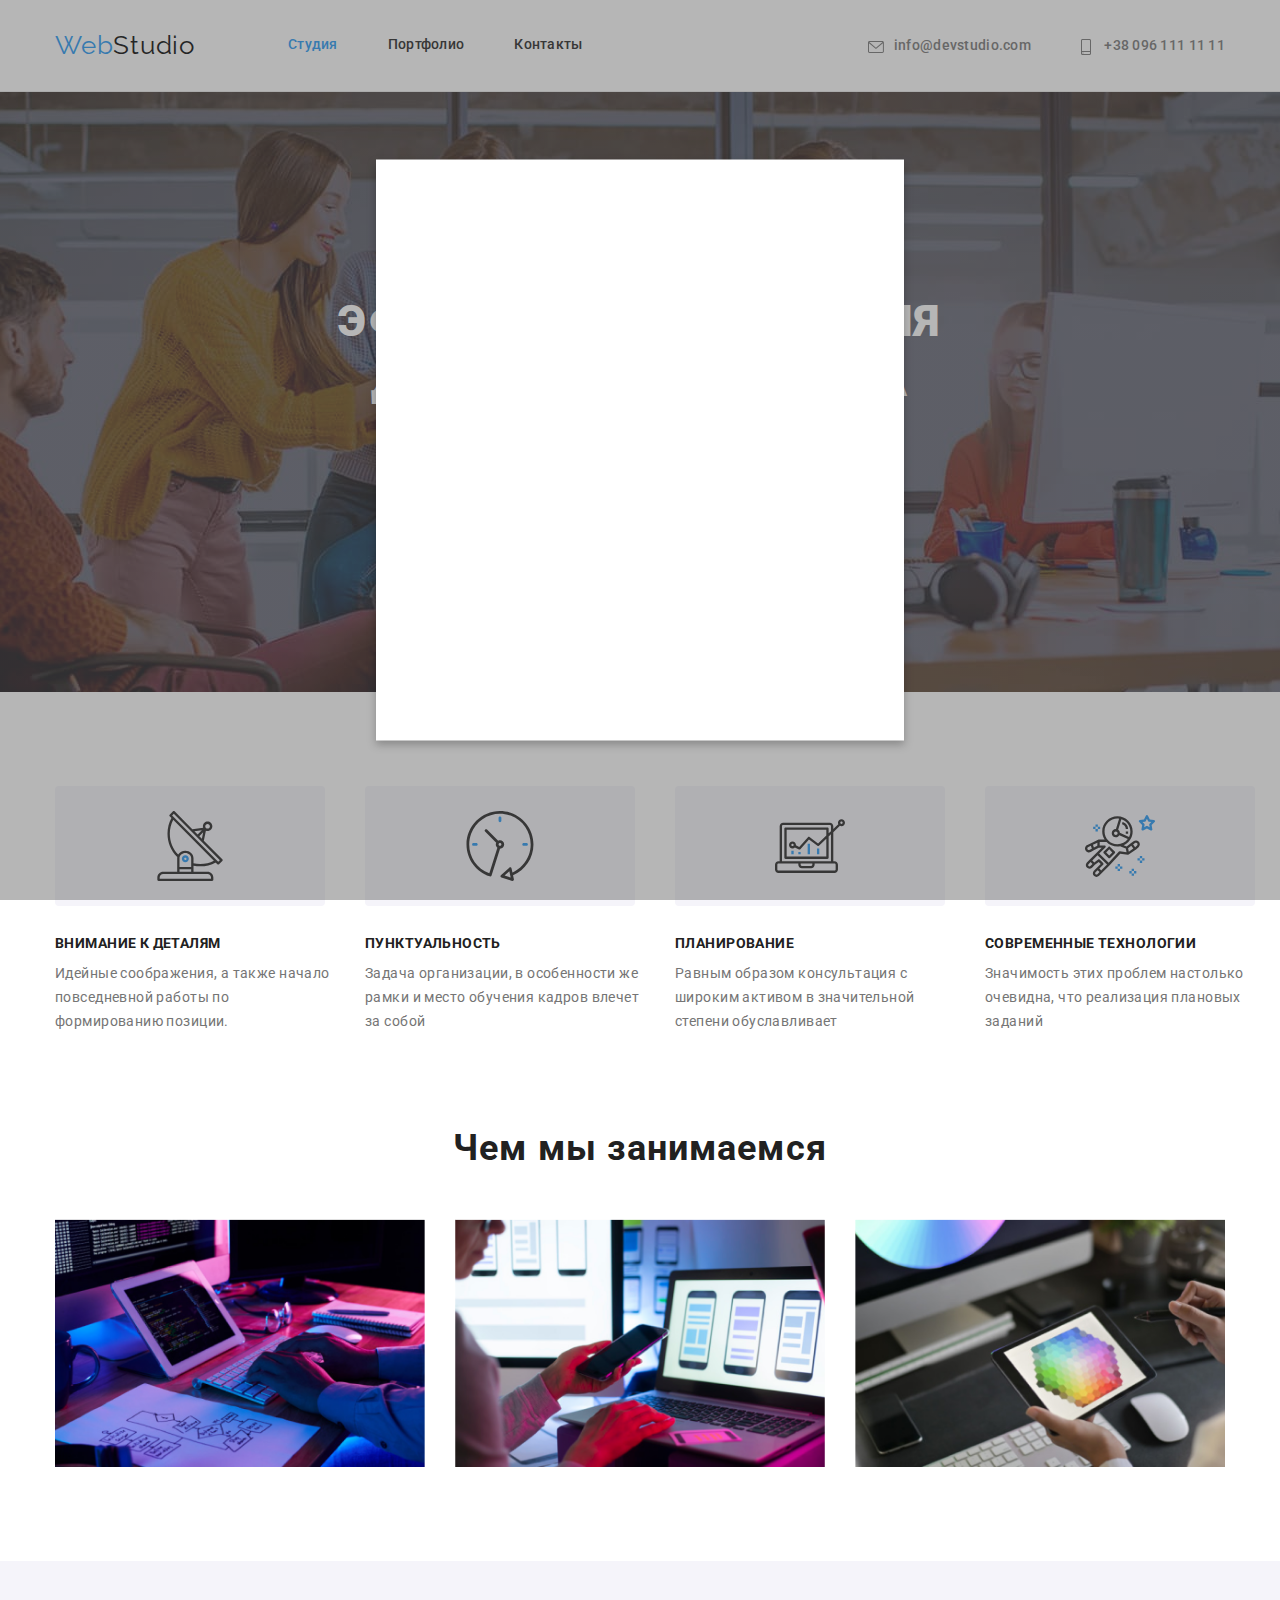
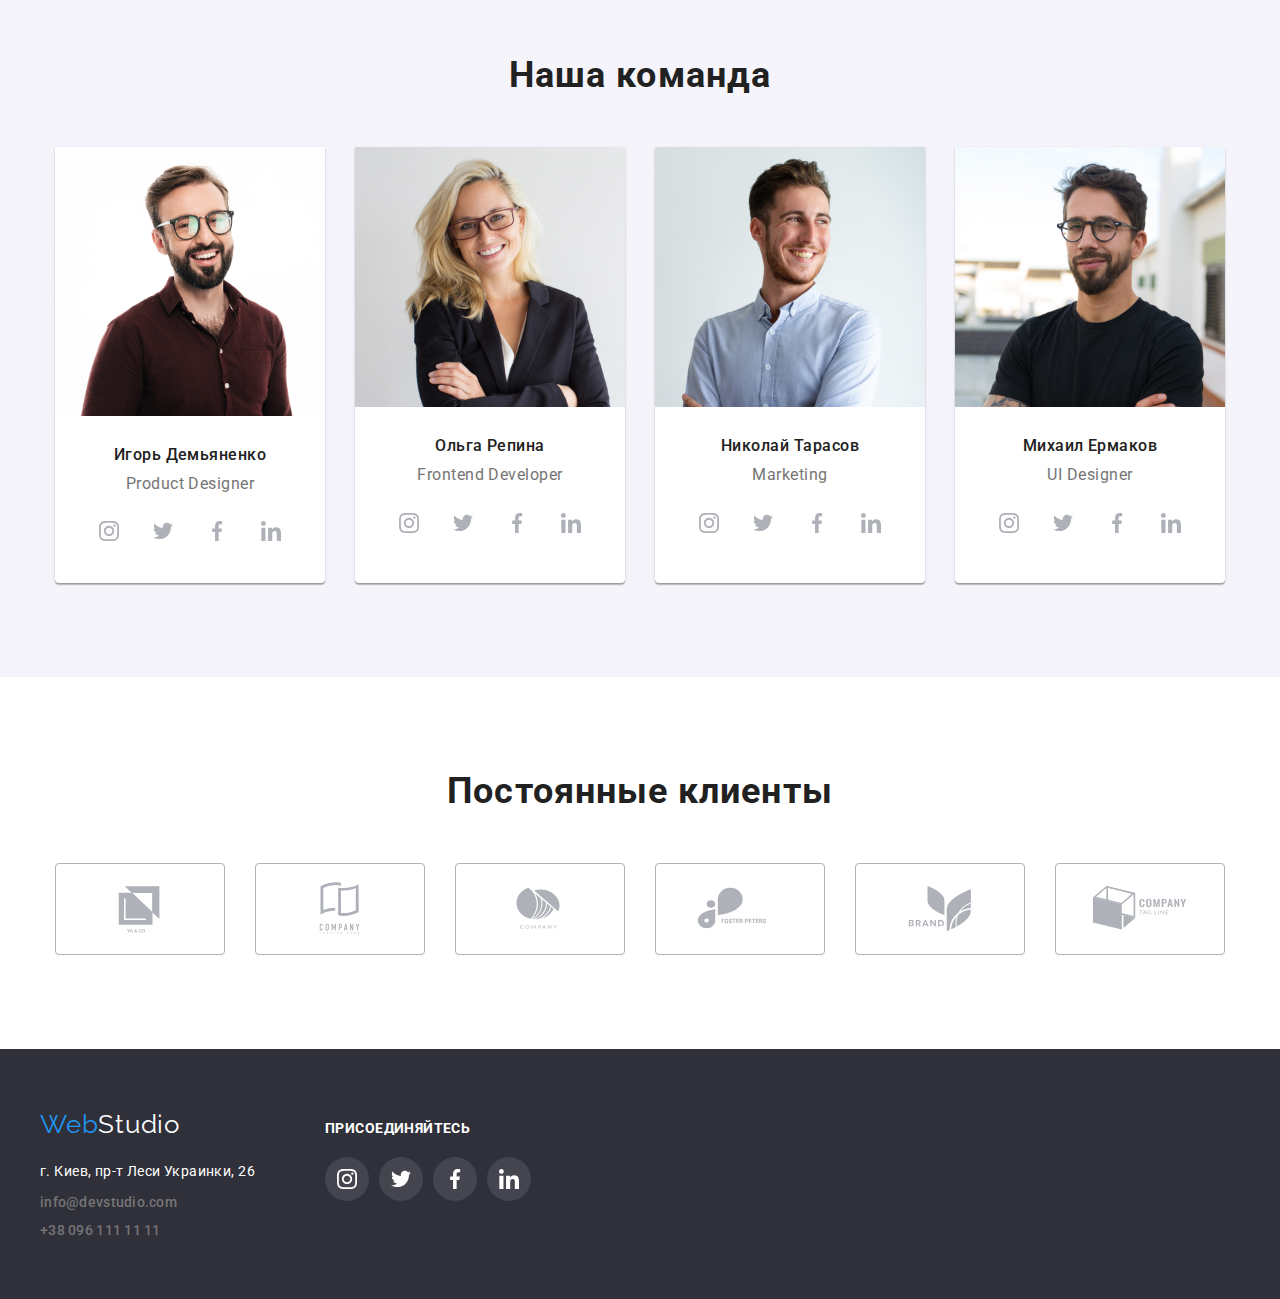
==== commit ba03b03b: "js" ====
--- a/index.html
+++ b/index.html
@@ -417,6 +417,10 @@
             </div>
         </div>
     </footer>
+    <div class="backdrop">
+        <div class="modal"></div>
+    </div>
+    <script src="./modal.js"></script>
 </body>
 
 </html>--- a/css/styles.css
+++ b/css/styles.css
@@ -124,9 +124,11 @@
 }
 .icon-company:hover {
   color: var(--accent-color);
-
 border: 1px solid var(--accent-color);
-
+}
+.icon-company:focus {
+  color: var(--accent-color);
+  
 }
 .icon-company-list .item {
   margin-right: 30px;
@@ -301,6 +303,24 @@
 .section-development {
   padding-bottom: 94px;
 }
+.backdrop {
+  width: 100%;
+  height: 100%;
+  top: 0;
+ position: absolute;
+ background-color: rgba(85, 85, 85, 0.431);
+}
+.modal {
+  position: absolute;
+  top: 50%;
+  left: 50%;
+  transform: translate(-50%,-50%);
+  width: 528px;
+  height: 581px;
+  background-color: #FFFFFF;
+  border: 5px;
+filter: drop-shadow(0px 4px 4px rgba(0, 0, 0, 0.25));
+}
 img {
   display: block;
   max-width: 100%;
@@ -394,8 +414,9 @@
 .master-soc-link:hover .master-soc-icon {
   fill: var(--footer-logo-color);
 }
+
 .master-soc-link:focus .master-soc-icon {
-  fill: var(--accent-color);
+  fill: var(--footer-logo-color);
 }
 .clients {
   font-size: 36px;
@@ -418,13 +439,19 @@
 .project .item {
   margin-right: 30px;
   margin-bottom: 30px;
-  
- 
-}
-.project .item:hover {
+}
+.card {
+  display: block;
+}
+.card:hover {
   box-shadow: 0px 1px 1px rgba(0, 0, 0, 0.12),
   0px 4px 4px rgba(0, 0, 0, 0.06),
   1px 4px 6px rgba(0, 0, 0, 0.16);
+}
+.card:focus {
+  box-shadow: 0px 1px 1px rgba(0, 0, 0, 0.12),
+    0px 4px 4px rgba(0, 0, 0, 0.06),
+    1px 4px 6px rgba(0, 0, 0, 0.16);
 }
 .card-project {
  padding-top: 20px;
@@ -546,13 +573,13 @@
 .button-list .item {
   margin-right: 8px;
 }
-.button-list .item:hover {
+.button-secondary:hover {
   box-shadow: 0px 3px 1px rgba(0, 0, 0, 0.1),
   0px 1px 2px rgba(0, 0, 0, 0.08),
   0px 2px 2px rgba(0, 0, 0, 0.12);
   border-radius: 4px;
 }
-.button-list .item:focus{
+.button-secondary:focus{
   box-shadow: 0px 3px 1px rgba(0, 0, 0, 0.1),
     0px 1px 2px rgba(0, 0, 0, 0.08),
     0px 2px 2px rgba(0, 0, 0, 0.12);
